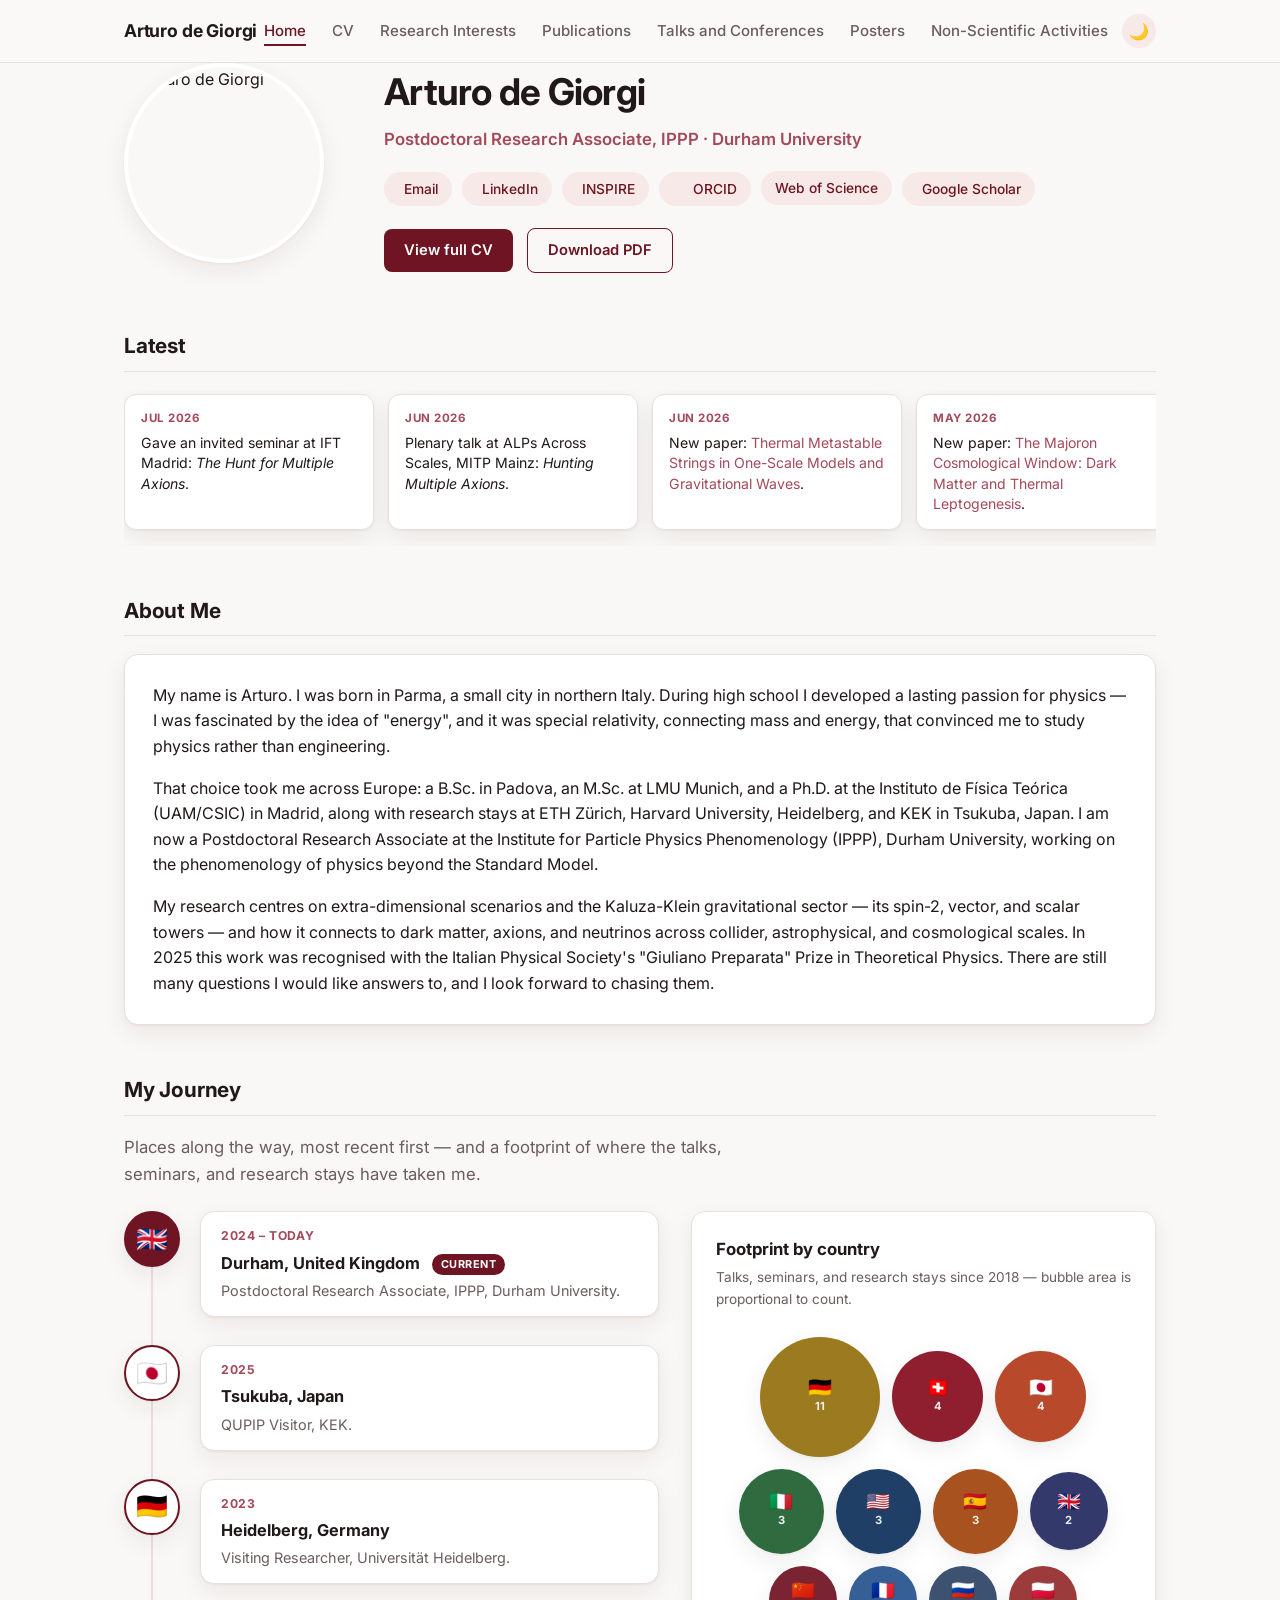
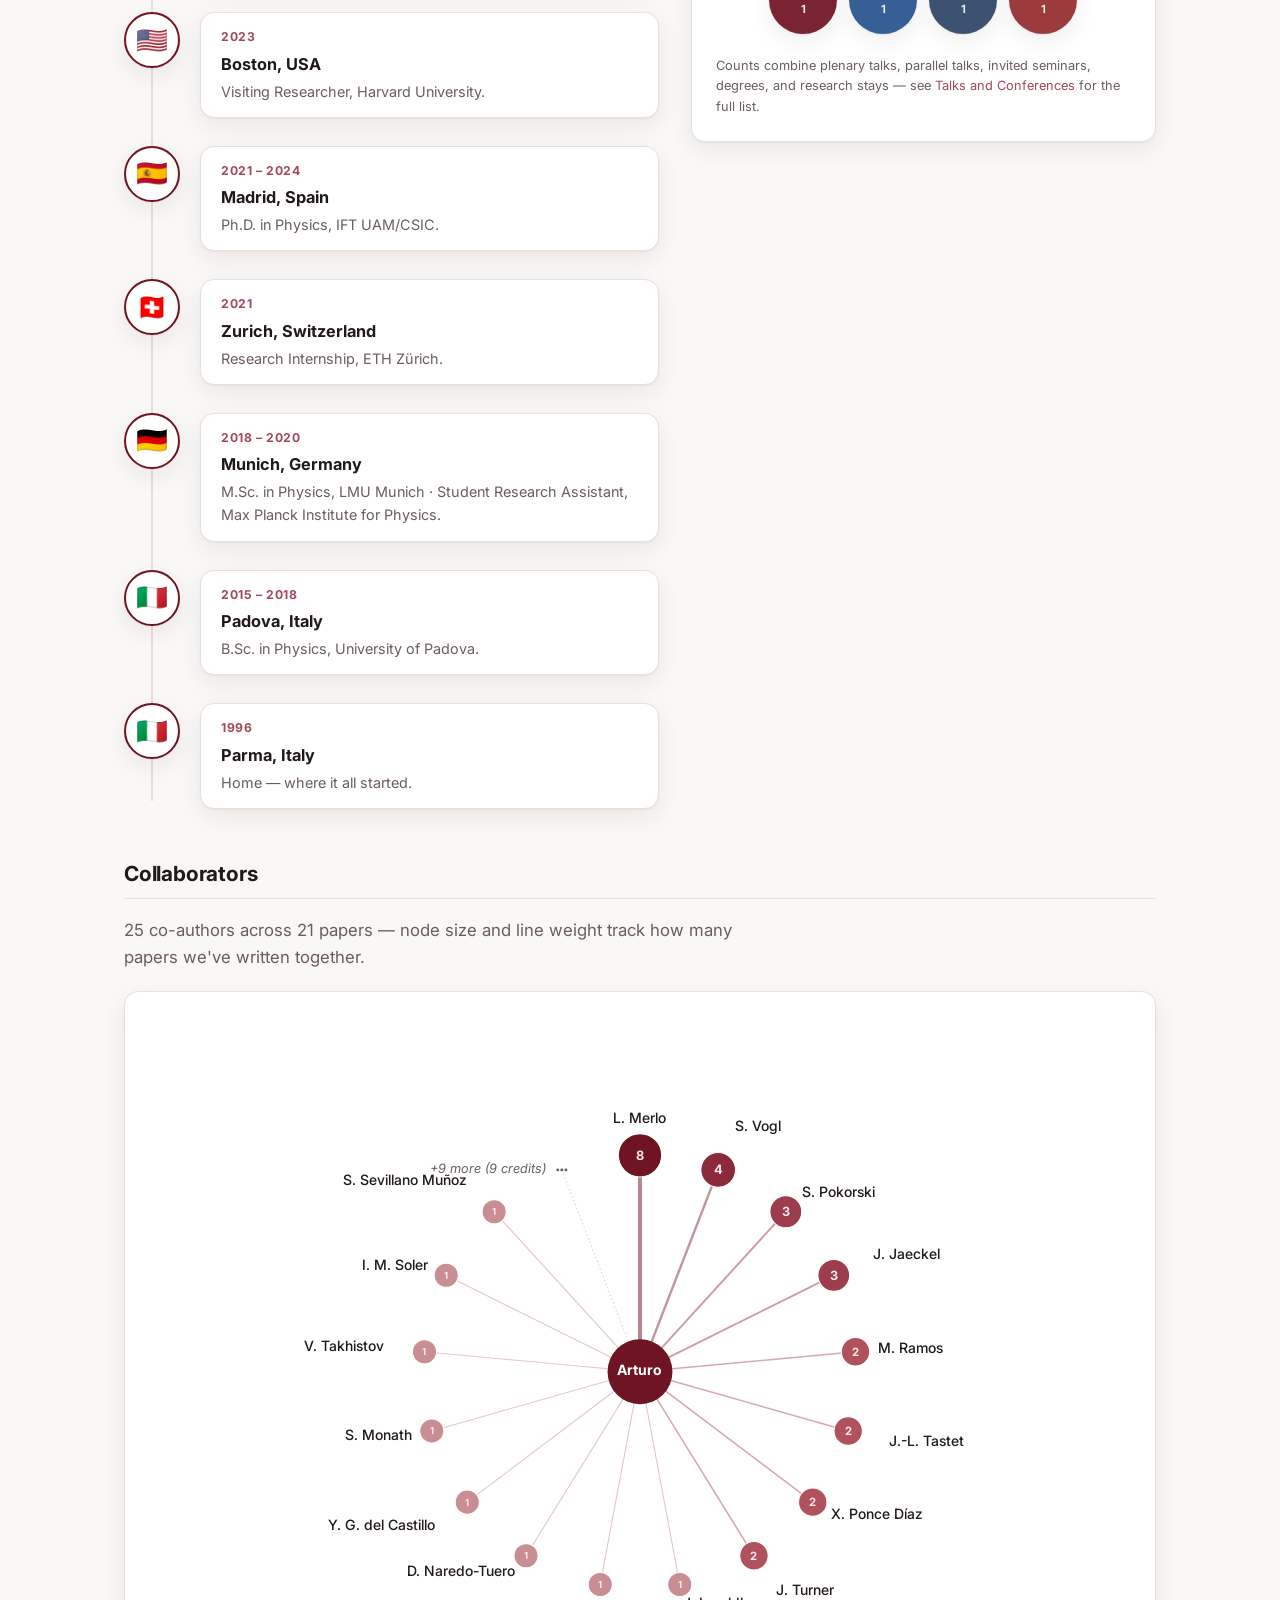
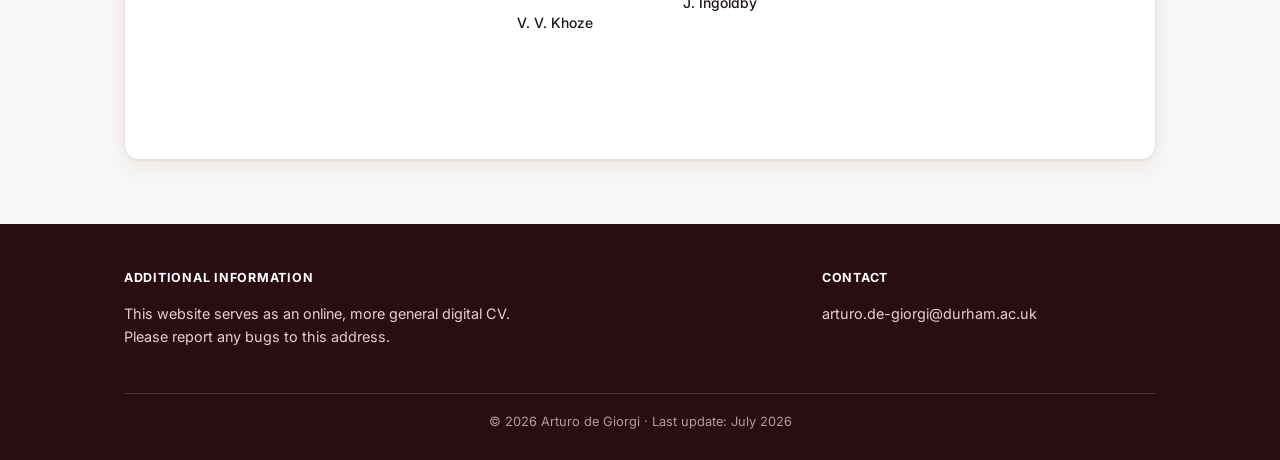
==== index.html @ 3b22f006 "Website 2.0" ====
<!DOCTYPE html>
<html lang="en">
<head>
	<meta charset="utf-8">
	<script>(function(){try{var t=localStorage.getItem('theme')||(window.matchMedia('(prefers-color-scheme: dark)').matches?'dark':'light');document.documentElement.setAttribute('data-theme',t);}catch(e){}})();</script>
	<meta http-equiv="X-UA-Compatible" content="IE=edge">
	<meta name="viewport" content="width=device-width, initial-scale=1">
	<title>Arturo de Giorgi</title>
	<meta name="description" content="Arturo de Giorgi — Postdoctoral Research Associate, IPPP Durham University. Theoretical particle physics, BSM phenomenology, extra dimensions, axions, dark matter.">

	<link rel="preconnect" href="https://fonts.googleapis.com">
	<link rel="preconnect" href="https://fonts.gstatic.com" crossorigin>
	<link href="https://fonts.googleapis.com/css2?family=Inter:wght@400;500;600;700&display=swap" rel="stylesheet">
	<link href="./main.css" type="text/css" rel="stylesheet">
	<script src="https://kit.fontawesome.com/568a2adcad.js" crossorigin="anonymous"></script>
</head>

<body>
	<header class="site-header">
		<nav class="nav">
			<a class="nav-brand" href="./index.html">Arturo de Giorgi</a>
			<div class="nav-right">
				<ul class="nav-links">
					<li><a class="active" href="./index.html">Home</a></li>
					<li><a href="./cv.html">CV</a></li>
					<li><a href="./research_interests.html">Research Interests</a></li>
					<li><a href="./publications.html">Publications</a></li>
					<li><a href="./talks.html">Talks and Conferences</a></li>
					<li><a href="./posters.html">Posters</a></li>
					<li><a href="./hobbies.html">Non-Scientific Activities</a></li>
				</ul>
				<button class="theme-toggle" type="button" aria-label="Toggle dark mode">🌙</button>
				<button class="nav-toggle" type="button" aria-label="Toggle navigation">
					<span></span><span></span><span></span>
				</button>
			</div>
		</nav>
	</header>

	<main class="container">
		<section class="hero">
			<img class="hero-photo" src="./Images/deGiorgi_web.jpg" alt="Arturo de Giorgi">
			<div>
				<h1 class="hero-name">Arturo de Giorgi</h1>
				<p class="hero-role">Postdoctoral Research Associate, IPPP · Durham University</p>
				<ul class="chip-list">
					<li><a href="mailto:arturo.de-giorgi@durham.ac.uk"><i class="fas fa-envelope" aria-hidden="true"></i> Email</a></li>
					<li><a href="https://www.linkedin.com/in/arturo-de-giorgi-8a6711121/" target="_blank" rel="noopener"><i class="fab fa-linkedin-in" aria-hidden="true"></i> LinkedIn</a></li>
					<li><a href="https://inspirehep.net/authors/1838021" target="_blank" rel="noopener"><i class="fas fa-seedling" aria-hidden="true"></i> INSPIRE</a></li>
					<li><a href="https://orcid.org/0000-0002-9260-5466" target="_blank" rel="noopener me"><img src="https://orcid.org/sites/default/files/images/orcid_16x16.png" alt="" style="width:1em;vertical-align:-1px;"> ORCID</a></li>
					<li><a href="https://www.webofscience.com/wos/author/record/JDW-8706-2023" target="_blank" rel="noopener">Web of Science</a></li>
					<li><a href="https://scholar.google.com/citations?user=iUJl0fgAAAAJ&hl=it&oi=ao" target="_blank" rel="noopener"><i class="fas fa-graduation-cap" aria-hidden="true"></i> Google Scholar</a></li>
				</ul>
				<a class="btn" href="./cv.html">View full CV</a>
				<a class="btn btn-outline" href="./Files/CV_deGiorgi.pdf" target="_blank" rel="noopener" style="margin-left:10px;">Download PDF</a>
			</div>
		</section>

		<section class="section">
			<h2 class="section-title">Latest</h2>
			<div class="news-strip">
				<!-- AUTO-NEWS-START -->
				<!-- AUTO-NEWS-END -->
				<div class="news-item">
					<p class="news-date">Jul 2026</p>
					<p class="news-text">Gave an invited seminar at IFT Madrid: <em>The Hunt for Multiple Axions</em>.</p>
				</div>
				<div class="news-item">
					<p class="news-date">Jun 2026</p>
					<p class="news-text">Plenary talk at ALPs Across Scales, MITP Mainz: <em>Hunting Multiple Axions</em>.</p>
				</div>
				<div class="news-item">
					<p class="news-date">Jun 2026</p>
					<p class="news-text">New paper: <a href="https://arxiv.org/abs/2606.02689" target="_blank" rel="noopener">Thermal Metastable Strings in One-Scale Models and Gravitational Waves</a>.</p>
				</div>
				<div class="news-item">
					<p class="news-date">May 2026</p>
					<p class="news-text">New paper: <a href="https://arxiv.org/abs/2605.18944" target="_blank" rel="noopener">The Majoron Cosmological Window: Dark Matter and Thermal Leptogenesis</a>.</p>
				</div>
				<div class="news-item">
					<p class="news-date">Mar 2026</p>
					<p class="news-text">Started as Guest Editor for <em>Physics Letters B</em>.</p>
				</div>
				<div class="news-item">
					<p class="news-date">Feb 2026</p>
					<p class="news-text">New paper: <a href="https://arxiv.org/abs/2602.06112" target="_blank" rel="noopener">Scalar Tsunamis from Black Hole Formation</a>.</p>
				</div>
			</div>
		</section>

		<section class="section">
			<h2 class="section-title">About Me</h2>
			<div class="card prose">
				<p>
					My name is Arturo. I was born in Parma, a small city in northern Italy. During high school I developed a lasting passion for physics — I was fascinated by the idea of "energy", and it was special relativity, connecting mass and energy, that convinced me to study physics rather than engineering.
				</p>
				<p>
					That choice took me across Europe: a B.Sc. in Padova, an M.Sc. at LMU Munich, and a Ph.D. at the Instituto de Física Teórica (UAM/CSIC) in Madrid, along with research stays at ETH Zürich, Harvard University, Heidelberg, and KEK in Tsukuba, Japan. I am now a Postdoctoral Research Associate at the Institute for Particle Physics Phenomenology (IPPP), Durham University, working on the phenomenology of physics beyond the Standard Model.
				</p>
				<p>
					My research centres on extra-dimensional scenarios and the Kaluza-Klein gravitational sector — its spin-2, vector, and scalar towers — and how it connects to dark matter, axions, and neutrinos across collider, astrophysical, and cosmological scales. In 2025 this work was recognised with the Italian Physical Society's "Giuliano Preparata" Prize in Theoretical Physics. There are still many questions I would like answers to, and I look forward to chasing them.
				</p>
			</div>
		</section>

		<section class="section">
			<h2 class="section-title">My Journey</h2>
			<p class="page-subtitle" style="margin-bottom:24px;">Places along the way, most recent first — and a footprint of where the talks, seminars, and research stays have taken me.</p>
			<div class="journey-grid">
				<ol class="journey">
					<li class="journey-item current">
						<span class="journey-flag" title="United Kingdom">🇬🇧</span>
						<div class="journey-body">
							<p class="journey-date">2024 – Today</p>
							<p class="journey-place">Durham, United Kingdom <span class="journey-current-badge">Current</span></p>
							<p class="journey-desc">Postdoctoral Research Associate, IPPP, Durham University.</p>
						</div>
					</li>
					<li class="journey-item">
						<span class="journey-flag" title="Japan">🇯🇵</span>
						<div class="journey-body">
							<p class="journey-date">2025</p>
							<p class="journey-place">Tsukuba, Japan</p>
							<p class="journey-desc">QUPIP Visitor, KEK.</p>
						</div>
					</li>
					<li class="journey-item">
						<span class="journey-flag" title="Germany">🇩🇪</span>
						<div class="journey-body">
							<p class="journey-date">2023</p>
							<p class="journey-place">Heidelberg, Germany</p>
							<p class="journey-desc">Visiting Researcher, Universität Heidelberg.</p>
						</div>
					</li>
					<li class="journey-item">
						<span class="journey-flag" title="United States">🇺🇸</span>
						<div class="journey-body">
							<p class="journey-date">2023</p>
							<p class="journey-place">Boston, USA</p>
							<p class="journey-desc">Visiting Researcher, Harvard University.</p>
						</div>
					</li>
					<li class="journey-item">
						<span class="journey-flag" title="Spain">🇪🇸</span>
						<div class="journey-body">
							<p class="journey-date">2021 – 2024</p>
							<p class="journey-place">Madrid, Spain</p>
							<p class="journey-desc">Ph.D. in Physics, IFT UAM/CSIC.</p>
						</div>
					</li>
					<li class="journey-item">
						<span class="journey-flag" title="Switzerland">🇨🇭</span>
						<div class="journey-body">
							<p class="journey-date">2021</p>
							<p class="journey-place">Zurich, Switzerland</p>
							<p class="journey-desc">Research Internship, ETH Zürich.</p>
						</div>
					</li>
					<li class="journey-item">
						<span class="journey-flag" title="Germany">🇩🇪</span>
						<div class="journey-body">
							<p class="journey-date">2018 – 2020</p>
							<p class="journey-place">Munich, Germany</p>
							<p class="journey-desc">M.Sc. in Physics, LMU Munich · Student Research Assistant, Max Planck Institute for Physics.</p>
						</div>
					</li>
					<li class="journey-item">
						<span class="journey-flag" title="Italy">🇮🇹</span>
						<div class="journey-body">
							<p class="journey-date">2015 – 2018</p>
							<p class="journey-place">Padova, Italy</p>
							<p class="journey-desc">B.Sc. in Physics, University of Padova.</p>
						</div>
					</li>
					<li class="journey-item">
						<span class="journey-flag" title="Italy">🇮🇹</span>
						<div class="journey-body">
							<p class="journey-date">1996</p>
							<p class="journey-place">Parma, Italy</p>
							<p class="journey-desc">Home — where it all started.</p>
						</div>
					</li>
				</ol>

				<div class="bubble-panel">
					<h3>Footprint by country</h3>
					<p class="bubble-caption">Talks, seminars, and research stays since 2018 — bubble area is proportional to count.</p>
					<div class="bubble-cloud">
						<div class="bubble" style="width:120px;height:120px;background:#9c7a1f;" title="Germany — 11 (8 talks/seminars + M.Sc. Munich + Max Planck stay + Heidelberg stay)">
							<span class="bubble-flag">🇩🇪</span><span class="bubble-count">11</span>
						</div>
						<div class="bubble" style="width:91px;height:91px;background:#8f1f2e;" title="Switzerland — 4 (3 talks/seminars + ETH internship)">
							<span class="bubble-flag">🇨🇭</span><span class="bubble-count">4</span>
						</div>
						<div class="bubble" style="width:91px;height:91px;background:#b8492b;" title="Japan — 4 (3 talks/seminars + KEK/QUPIP stay)">
							<span class="bubble-flag">🇯🇵</span><span class="bubble-count">4</span>
						</div>
						<div class="bubble" style="width:85px;height:85px;background:#2f6b3f;" title="Italy — 3 (2 talks + B.Sc. Padova)">
							<span class="bubble-flag">🇮🇹</span><span class="bubble-count">3</span>
						</div>
						<div class="bubble" style="width:85px;height:85px;background:#1f3f66;" title="United States — 3 (2 talks/seminars + Harvard visit)">
							<span class="bubble-flag">🇺🇸</span><span class="bubble-count">3</span>
						</div>
						<div class="bubble" style="width:85px;height:85px;background:#a8531f;" title="Spain — 3 (2 seminars + Ph.D. Madrid)">
							<span class="bubble-flag">🇪🇸</span><span class="bubble-count">3</span>
						</div>
						<div class="bubble" style="width:78px;height:78px;background:#33396b;" title="United Kingdom — 2 (2 talks, both at Durham)">
							<span class="bubble-flag">🇬🇧</span><span class="bubble-count">2</span>
						</div>
						<div class="bubble" style="width:68px;height:68px;background:#7a2333;" title="China — 1 (seminar)">
							<span class="bubble-flag">🇨🇳</span><span class="bubble-count">1</span>
						</div>
						<div class="bubble" style="width:68px;height:68px;background:#355f95;" title="France — 1 (talk)">
							<span class="bubble-flag">🇫🇷</span><span class="bubble-count">1</span>
						</div>
						<div class="bubble" style="width:68px;height:68px;background:#3d5270;" title="Russia — 1 (talk)">
							<span class="bubble-flag">🇷🇺</span><span class="bubble-count">1</span>
						</div>
						<div class="bubble" style="width:68px;height:68px;background:#9c3b3b;" title="Poland — 1 (talk)">
							<span class="bubble-flag">🇵🇱</span><span class="bubble-count">1</span>
						</div>
					</div>
					<p class="bubble-footnote">Counts combine plenary talks, parallel talks, invited seminars, degrees, and research stays — see <a href="./talks.html">Talks and Conferences</a> for the full list.</p>
				</div>
			</div>
		</section>

		<section class="section">
			<h2 class="section-title">Collaborators</h2>
			<p class="page-subtitle" style="margin-bottom:20px;">25 co-authors across 21 papers — node size and line weight track how many papers we've written together.</p>
			<div class="card" id="collab-graph"></div>
		</section>
	</main>

	<footer class="site-footer">
		<div class="container">
			<div class="footer-grid">
				<div>
					<h6>Additional Information</h6>
					<p>This website serves as an online, more general digital CV.<br>Please report any bugs to this <a href="mailto:arturo.de-giorgi@durham.ac.uk">address</a>.</p>
				</div>
				<div>
					<h6>Contact</h6>
					<p>arturo.de-giorgi@durham.ac.uk</p>
				</div>
			</div>
			<div class="footer-bottom">
				© 2026 Arturo de Giorgi · Last update: July 2026
			</div>
		</div>
	</footer>

	<script src="./script.js"></script>
</body>
</html>
---- main.css ----
/* ============================================================
   main.css — shared stylesheet for the whole site.
   Palette: dark, elegant oxblood/wine red on a warm ivory base.
   ============================================================ */

:root {
  --bg: #faf8f6;
  --surface: #ffffff;
  --text: #201819;
  --text-muted: #6b5d5d;
  --border: #e9e0dd;
  --accent: #6e1423;
  --accent-2: #a3495a;
  --accent-soft: #f6e9e8;
  --footer-bg: #2a0d12;
  --footer-text: #e6cfd0;
  --header-bg: rgba(250, 249, 247, 0.92);
  --radius: 14px;
  --shadow: 0 1px 2px rgba(30, 15, 15, 0.05), 0 8px 24px rgba(30, 15, 15, 0.07);
  --max-width: 1080px;
  --font: "Inter", -apple-system, BlinkMacSystemFont, "Segoe UI", Roboto, Helvetica, Arial, sans-serif;
}

/* Dark mode — same oxblood identity, inverted surfaces, brighter accent for contrast */
[data-theme="dark"] {
  --bg: #18110f;
  --surface: #251c1a;
  --text: #f2e8e6;
  --text-muted: #b9a5a2;
  --border: #3d2c2a;
  --accent: #cf4d63;
  --accent-2: #dd8c96;
  --accent-soft: #3a2428;
  --footer-bg: #0d0908;
  --footer-text: #d9b8ba;
  --header-bg: rgba(24, 17, 15, 0.92);
  --shadow: 0 1px 2px rgba(0, 0, 0, 0.5), 0 8px 24px rgba(0, 0, 0, 0.55);
}

* {
  box-sizing: border-box;
}

html {
  scroll-behavior: smooth;
}

body {
  margin: 0;
  font-family: var(--font);
  background: var(--bg);
  color: var(--text);
  line-height: 1.6;
  -webkit-font-smoothing: antialiased;
  transition: background-color 0.2s ease, color 0.2s ease;
}

a {
  color: var(--accent-2);
  text-decoration: none;
}
a:hover {
  color: var(--accent);
  text-decoration: underline;
}

img {
  max-width: 100%;
}

.container {
  max-width: var(--max-width);
  margin: 0 auto;
  padding: 0 24px;
}

/* ---------------- Header / Nav ---------------- */
.site-header {
  position: sticky;
  top: 0;
  z-index: 50;
  background: var(--header-bg);
  backdrop-filter: saturate(180%) blur(8px);
  border-bottom: 1px solid var(--border);
}

.nav-right {
  display: flex;
  align-items: center;
  gap: 14px;
}

.theme-toggle {
  background: var(--accent-soft);
  color: var(--accent);
  border: none;
  border-radius: 50%;
  width: 34px;
  height: 34px;
  font-size: 1rem;
  cursor: pointer;
  display: flex;
  align-items: center;
  justify-content: center;
  transition: background-color 0.2s ease;
}
.theme-toggle:hover {
  background: var(--accent);
  color: #fff;
}

.nav {
  display: flex;
  align-items: center;
  justify-content: space-between;
  max-width: var(--max-width);
  margin: 0 auto;
  padding: 14px 24px;
}

.nav-brand {
  font-weight: 700;
  font-size: 1.1rem;
  color: var(--text);
  letter-spacing: -0.01em;
}
.nav-brand:hover {
  color: var(--accent);
  text-decoration: none;
}

.nav-toggle {
  display: none;
  background: none;
  border: none;
  cursor: pointer;
  padding: 6px;
}
.nav-toggle span {
  display: block;
  width: 22px;
  height: 2px;
  background: var(--text);
  margin: 4px 0;
  transition: transform 0.2s ease, opacity 0.2s ease;
}

.nav-links {
  display: flex;
  align-items: center;
  gap: 26px;
  list-style: none;
  margin: 0;
  padding: 0;
}

.nav-links a {
  color: var(--text-muted);
  font-size: 0.94rem;
  font-weight: 500;
  padding: 4px 0;
  border-bottom: 2px solid transparent;
}
.nav-links a:hover {
  color: var(--text);
  text-decoration: none;
}
.nav-links a.active {
  color: var(--accent);
  border-bottom-color: var(--accent);
}

@media (max-width: 800px) {
  .nav-toggle {
    display: block;
  }
  .nav-links {
    position: absolute;
    top: 100%;
    left: 0;
    right: 0;
    background: var(--surface);
    border-bottom: 1px solid var(--border);
    flex-direction: column;
    align-items: flex-start;
    gap: 0;
    max-height: 0;
    overflow: hidden;
    transition: max-height 0.25s ease;
  }
  .nav-links.open {
    max-height: 480px;
  }
  .nav-links li {
    width: 100%;
  }
  .nav-links a {
    display: block;
    width: 100%;
    padding: 14px 24px;
    border-bottom: 1px solid var(--border);
    border-left: 2px solid transparent;
  }
  .nav-links a.active {
    border-left-color: var(--accent);
    border-bottom-color: var(--border);
  }
}

/* ---------------- Page shell ---------------- */
main {
  padding: 48px 0 80px;
}

.page-title {
  font-size: 2.1rem;
  font-weight: 700;
  letter-spacing: -0.02em;
  margin: 0 0 6px;
}
.page-subtitle {
  color: var(--text-muted);
  font-size: 1.05rem;
  margin: 0 0 40px;
  max-width: 640px;
}

.section {
  margin-bottom: 48px;
}
.section-title {
  font-size: 1.3rem;
  font-weight: 700;
  letter-spacing: -0.01em;
  margin: 0 0 18px;
  padding-bottom: 8px;
  border-bottom: 1px solid var(--border);
}

.card {
  background: var(--surface);
  border: 1px solid var(--border);
  border-radius: var(--radius);
  box-shadow: var(--shadow);
  padding: 28px;
}

/* ---------------- Hero (Home) ---------------- */
.hero {
  display: grid;
  grid-template-columns: 220px 1fr;
  gap: 40px;
  align-items: start;
  margin-bottom: 56px;
}

.hero-photo {
  width: 200px;
  height: 200px;
  border-radius: 50%;
  object-fit: cover;
  border: 4px solid var(--surface);
  box-shadow: var(--shadow);
}

.hero-name {
  font-size: 2.3rem;
  font-weight: 700;
  letter-spacing: -0.02em;
  margin: 0 0 4px;
}
.hero-role {
  color: var(--accent-2);
  font-weight: 600;
  font-size: 1.05rem;
  margin: 0 0 18px;
}

.chip-list {
  display: flex;
  flex-wrap: wrap;
  gap: 10px;
  list-style: none;
  padding: 0;
  margin: 0 0 22px;
}
.chip-list li a,
.chip {
  display: inline-flex;
  align-items: center;
  gap: 6px;
  background: var(--accent-soft);
  color: var(--accent);
  border-radius: 999px;
  padding: 6px 14px;
  font-size: 0.86rem;
  font-weight: 500;
}
.chip-list li a:hover {
  background: var(--accent);
  color: #fff;
  text-decoration: none;
}

.btn {
  display: inline-block;
  background: var(--accent);
  color: #fff;
  padding: 10px 20px;
  border-radius: 8px;
  font-weight: 600;
  font-size: 0.92rem;
}
.btn:hover {
  background: var(--text);
  color: #fff;
  text-decoration: none;
}
.btn-outline {
  background: transparent;
  color: var(--accent);
  border: 1px solid var(--accent);
}
.btn-outline:hover {
  background: var(--accent);
  color: #fff;
}

/* ---------------- News strip (Home) ---------------- */
.news-strip {
  display: flex;
  gap: 14px;
  overflow-x: auto;
  padding: 4px 2px 16px;
  margin-bottom: 4px;
  scroll-snap-type: x proximity;
}
.news-item {
  flex: 0 0 auto;
  width: 250px;
  background: var(--surface);
  border: 1px solid var(--border);
  border-radius: 12px;
  padding: 14px 16px;
  box-shadow: var(--shadow);
  scroll-snap-align: start;
}
.news-date {
  color: var(--accent-2);
  font-weight: 700;
  font-size: 0.72rem;
  text-transform: uppercase;
  letter-spacing: 0.05em;
  margin: 0 0 6px;
}
.news-text {
  font-size: 0.88rem;
  line-height: 1.45;
  margin: 0;
}

@media (max-width: 680px) {
  .hero {
    grid-template-columns: 1fr;
    text-align: center;
  }
  .hero-photo {
    margin: 0 auto;
  }
  .chip-list {
    justify-content: center;
  }
}

/* Keyword chips (research interests) */
.keyword-chip {
  display: inline-block;
  background: var(--accent-soft);
  color: var(--accent);
  border-radius: 999px;
  padding: 5px 12px;
  font-size: 0.82rem;
  font-weight: 500;
  margin: 0 6px 8px 0;
}

/* ---------------- Journey timeline (replaces the old map) ---------------- */
.journey {
  list-style: none;
  margin: 0;
  padding: 0;
  position: relative;
}
.journey::before {
  content: "";
  position: absolute;
  left: 27px;
  top: 8px;
  bottom: 8px;
  width: 2px;
  background: var(--border);
}
.journey-item {
  display: flex;
  gap: 20px;
  position: relative;
  padding-bottom: 28px;
}
.journey-item:last-child {
  padding-bottom: 0;
}
.journey-flag {
  flex: 0 0 56px;
  width: 56px;
  height: 56px;
  border-radius: 50%;
  background: var(--surface);
  border: 2px solid var(--accent);
  display: flex;
  align-items: center;
  justify-content: center;
  font-size: 1.6rem;
  box-shadow: var(--shadow);
  z-index: 1;
}
.journey-body {
  flex: 1;
  background: var(--surface);
  border: 1px solid var(--border);
  border-radius: var(--radius);
  padding: 14px 20px;
  box-shadow: var(--shadow);
}
.journey-date {
  color: var(--accent-2);
  font-weight: 700;
  font-size: 0.76rem;
  text-transform: uppercase;
  letter-spacing: 0.05em;
  margin: 0 0 4px;
}
.journey-place {
  font-weight: 700;
  font-size: 1.02rem;
  margin: 0 0 3px;
}
.journey-desc {
  color: var(--text-muted);
  font-size: 0.9rem;
  margin: 0;
}
.journey-item.current .journey-flag {
  background: var(--accent);
  border-color: var(--accent);
}
.journey-current-badge {
  display: inline-block;
  background: var(--accent);
  color: #fff;
  font-size: 0.68rem;
  font-weight: 700;
  letter-spacing: 0.04em;
  text-transform: uppercase;
  border-radius: 999px;
  padding: 2px 9px;
  margin-left: 8px;
  vertical-align: middle;
}
.map-note {
  color: var(--text-muted);
  font-size: 0.88rem;
  margin-top: 10px;
}
@media (max-width: 560px) {
  .journey-flag {
    flex-basis: 44px;
    width: 44px;
    height: 44px;
    font-size: 1.25rem;
  }
  .journey::before {
    left: 21px;
  }
}

/* ---------------- Journey + footprint two-column layout ---------------- */
.journey-grid {
  display: grid;
  grid-template-columns: 1.15fr 1fr;
  gap: 32px;
  align-items: start;
}
@media (max-width: 860px) {
  .journey-grid {
    grid-template-columns: 1fr;
  }
}

.bubble-panel {
  background: var(--surface);
  border: 1px solid var(--border);
  border-radius: var(--radius);
  box-shadow: var(--shadow);
  padding: 24px;
  position: sticky;
  top: 90px;
}
@media (max-width: 860px) {
  .bubble-panel {
    position: static;
  }
}
.bubble-panel h3 {
  margin: 0 0 4px;
  font-size: 1.05rem;
  font-weight: 700;
}
.bubble-caption {
  color: var(--text-muted);
  font-size: 0.85rem;
  margin: 0 0 20px;
}
.bubble-cloud {
  display: flex;
  flex-wrap: wrap;
  align-items: center;
  justify-content: center;
  gap: 12px;
  padding: 6px 0 4px;
}
.bubble {
  border-radius: 50%;
  display: flex;
  flex-direction: column;
  align-items: center;
  justify-content: center;
  color: #fff;
  text-align: center;
  box-shadow: var(--shadow);
  flex-shrink: 0;
}
.bubble-flag {
  font-size: 1.2em;
  line-height: 1;
}
.bubble-count {
  font-size: 0.7rem;
  font-weight: 700;
  opacity: 0.9;
  margin-top: 1px;
}
.bubble-footnote {
  color: var(--text-muted);
  font-size: 0.8rem;
  margin: 18px 0 0;
}

/* ---------------- CV layout ---------------- */
.cv-layout {
  display: grid;
  grid-template-columns: 280px 1fr;
  gap: 40px;
  align-items: start;
}

.cv-sidebar {
  position: sticky;
  top: 90px;
}

.cv-sidebar .card {
  text-align: center;
}
.cv-sidebar-photo {
  width: 140px;
  height: 140px;
  border-radius: 50%;
  object-fit: cover;
  margin-bottom: 14px;
}
.cv-sidebar h3 {
  margin: 0 0 2px;
  font-size: 1.1rem;
}
.cv-sidebar .role {
  color: var(--text-muted);
  font-size: 0.9rem;
  margin-bottom: 18px;
}
.cv-links {
  list-style: none;
  padding: 0;
  margin: 0 0 20px;
  text-align: left;
}
.cv-links li {
  padding: 7px 0;
  border-bottom: 1px solid var(--border);
  font-size: 0.9rem;
}
.cv-links li:last-child {
  border-bottom: none;
}

@media (max-width: 900px) {
  .cv-layout {
    grid-template-columns: 1fr;
  }
  .cv-sidebar {
    position: static;
  }
}

/* Timeline entries (education, stays, teaching...) */
.entry {
  display: grid;
  grid-template-columns: 150px 1fr;
  gap: 20px;
  padding: 18px 0;
  border-bottom: 1px solid var(--border);
}
.entry:last-child {
  border-bottom: none;
}
.entry-date {
  display: flex;
  flex-direction: column;
  align-items: flex-start;
  gap: 8px;
  color: var(--text-muted);
  font-size: 0.85rem;
  font-weight: 600;
  white-space: nowrap;
}
.entry-title {
  margin: 0 0 4px;
  font-weight: 700;
  font-size: 1rem;
}
.entry-org {
  margin: 0;
  color: var(--text-muted);
  font-size: 0.92rem;
}
.entry-meta {
  margin: 4px 0 0;
  font-size: 0.88rem;
  color: var(--text-muted);
}
.entry-flag-big {
  font-size: 2.1rem;
  line-height: 1;
}
@media (max-width: 620px) {
  .entry-date {
    flex-direction: row;
    align-items: center;
    gap: 10px;
  }
  .entry-flag-big {
    font-size: 1.6rem;
  }
}
.section-intro {
  color: var(--text-muted);
  font-size: 0.92rem;
  margin: -10px 0 16px;
  max-width: 640px;
}

@media (max-width: 620px) {
  .entry {
    grid-template-columns: 1fr;
    gap: 4px;
  }
}

/* Simple two-column fact table (languages, skills) */
.fact-table {
  width: 100%;
  border-collapse: collapse;
}
.fact-table td {
  padding: 8px 0;
  border-bottom: 1px solid var(--border);
  font-size: 0.94rem;
  vertical-align: top;
}
.fact-table td:first-child {
  width: 34%;
  color: var(--text-muted);
  font-weight: 600;
}
.fact-table tr:last-child td {
  border-bottom: none;
}

.callout {
  background: var(--accent-soft);
  border-radius: var(--radius);
  padding: 20px 24px;
  font-size: 0.94rem;
}
.callout a {
  font-weight: 600;
}

.prose p {
  margin: 0 0 16px;
}
.prose p:last-child {
  margin-bottom: 0;
}

/* ---------------- Footer ---------------- */
.site-footer {
  background: var(--footer-bg);
  color: var(--footer-text);
  padding: 44px 0 28px;
  margin-top: 64px;
}
.site-footer h6 {
  text-transform: uppercase;
  letter-spacing: 0.06em;
  font-size: 0.78rem;
  color: #fff;
  margin: 0 0 10px;
}
.site-footer a {
  color: #e8c9c9;
}
.site-footer a:hover {
  color: #fff;
}
.footer-grid {
  display: grid;
  grid-template-columns: 2fr 1fr;
  gap: 30px;
  font-size: 0.9rem;
}
.footer-bottom {
  border-top: 1px solid rgba(255, 255, 255, 0.15);
  margin-top: 30px;
  padding-top: 18px;
  font-size: 0.8rem;
  color: #b89b9b;
  text-align: center;
}

@media (max-width: 620px) {
  .footer-grid {
    grid-template-columns: 1fr;
  }
}

/* ---------------- Topic cards (Research Interests) ---------------- */
.topic-card {
  display: grid;
  grid-template-columns: 140px 1fr;
  gap: 24px;
  align-items: start;
}
.topic-card img {
  width: 140px;
  height: 140px;
  object-fit: cover;
  border-radius: 10px;
}
@media (max-width: 620px) {
  .topic-card {
    grid-template-columns: 1fr;
  }
  .topic-card img {
    width: 100%;
    height: 160px;
  }
}

details.more {
  margin-top: 10px;
}
details.more summary {
  cursor: pointer;
  color: var(--accent-2);
  font-weight: 600;
  font-size: 0.9rem;
  list-style: none;
}
details.more summary::-webkit-details-marker {
  display: none;
}
details.more summary:hover {
  color: var(--accent);
}
details.more summary::after {
  content: " +";
}
details.more[open] summary::after {
  content: " -";
}
details.more p {
  margin-top: 10px;
}

/* ---------------- Publication / talk list items ---------------- */
.pub-list {
  list-style: none;
  margin: 0;
  padding: 0;
  counter-reset: pub;
}
.pub-item {
  padding: 18px 0;
  border-bottom: 1px solid var(--border);
}
.pub-item:last-child {
  border-bottom: none;
}
.pub-title {
  font-weight: 700;
  font-size: 0.98rem;
  margin: 0 0 4px;
}
.pub-authors {
  color: var(--text-muted);
  font-size: 0.88rem;
  margin: 0 0 4px;
}
.pub-meta {
  color: var(--text-muted);
  font-size: 0.86rem;
  margin: 0;
}
.pub-meta a {
  font-weight: 600;
}

/* Posters */
.poster-grid {
  display: grid;
  grid-template-columns: 1fr 1fr;
  gap: 24px;
}
.poster-grid embed {
  width: 100%;
  height: 560px;
  border-radius: 10px;
  border: 1px solid var(--border);
}
@media (max-width: 780px) {
  .poster-grid {
    grid-template-columns: 1fr;
  }
}
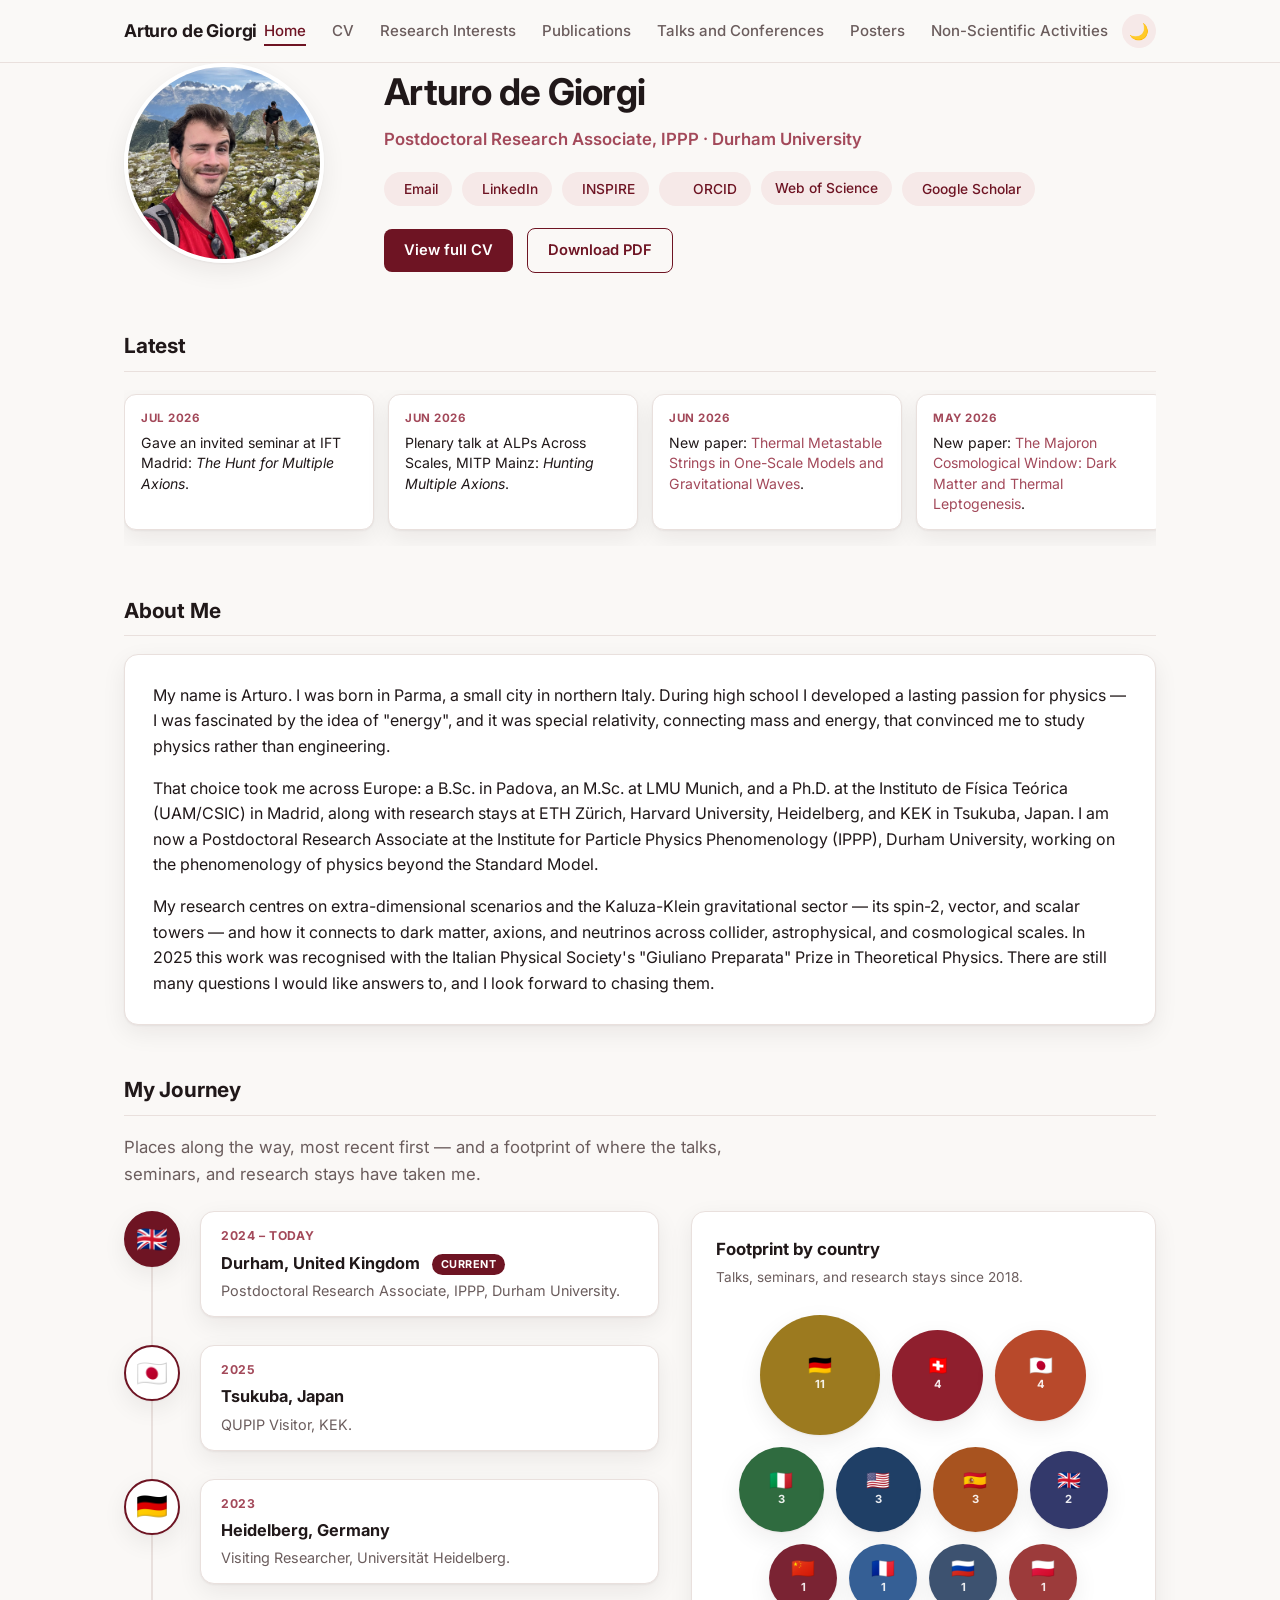
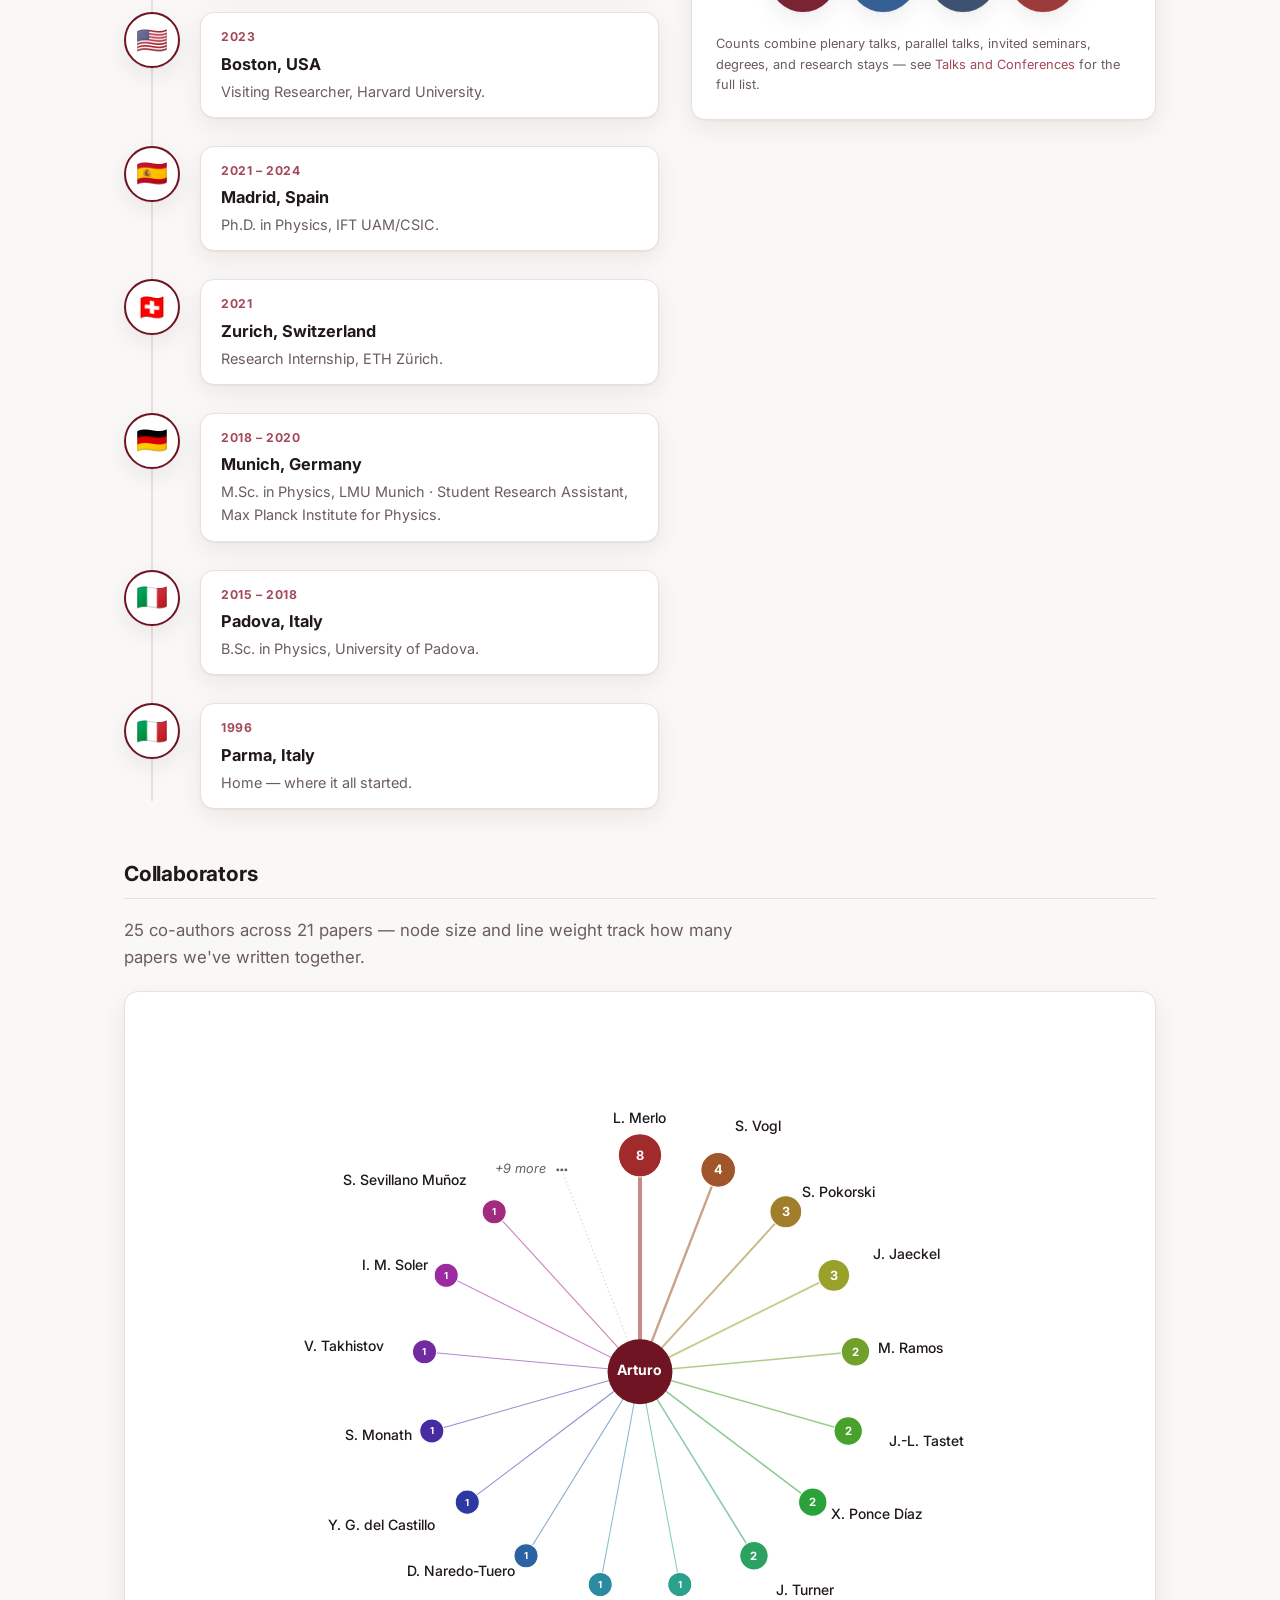
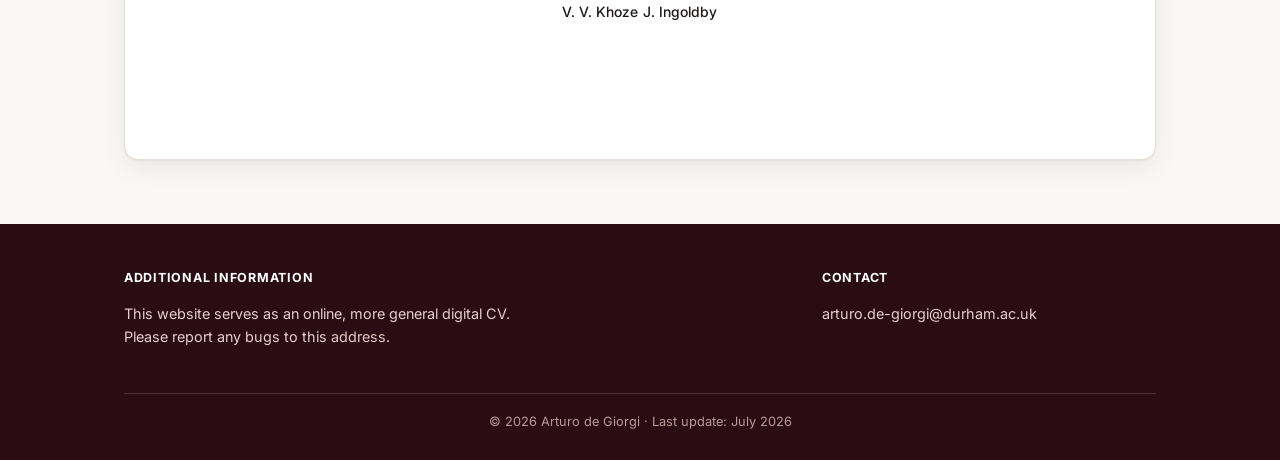
==== commit ad992e56: "V2.1" ====
--- a/index.html
+++ b/index.html
@@ -184,7 +184,7 @@
 
 				<div class="bubble-panel">
 					<h3>Footprint by country</h3>
-					<p class="bubble-caption">Talks, seminars, and research stays since 2018 — bubble area is proportional to count.</p>
+					<p class="bubble-caption">Talks, seminars, and research stays since 2018.</p>
 					<div class="bubble-cloud">
 						<div class="bubble" style="width:120px;height:120px;background:#9c7a1f;" title="Germany — 11 (8 talks/seminars + M.Sc. Munich + Max Planck stay + Heidelberg stay)">
 							<span class="bubble-flag">🇩🇪</span><span class="bubble-count">11</span>
--- a/main.css
+++ b/main.css
@@ -852,3 +852,24 @@
     grid-template-columns: 1fr;
   }
 }
+
+/* Co-authorship graph: hover a node to bring it forward (grow + bold label +
+   brighten its line to Arturo). No dimming of other nodes, no blur/shadow —
+   kept crisp. */
+#collab-graph .node-line {
+  transition: stroke-opacity 0.2s ease;
+}
+#collab-graph .node-wrap:hover .node-line {
+  stroke-opacity: 1;
+}
+#collab-graph .node-visual {
+  transform-box: fill-box;
+  transform-origin: center;
+  transition: transform 0.18s ease;
+}
+#collab-graph .node-wrap:hover .node-visual {
+  transform: scale(1.2);
+}
+#collab-graph .node-wrap:hover .node-label {
+  font-weight: 700;
+}
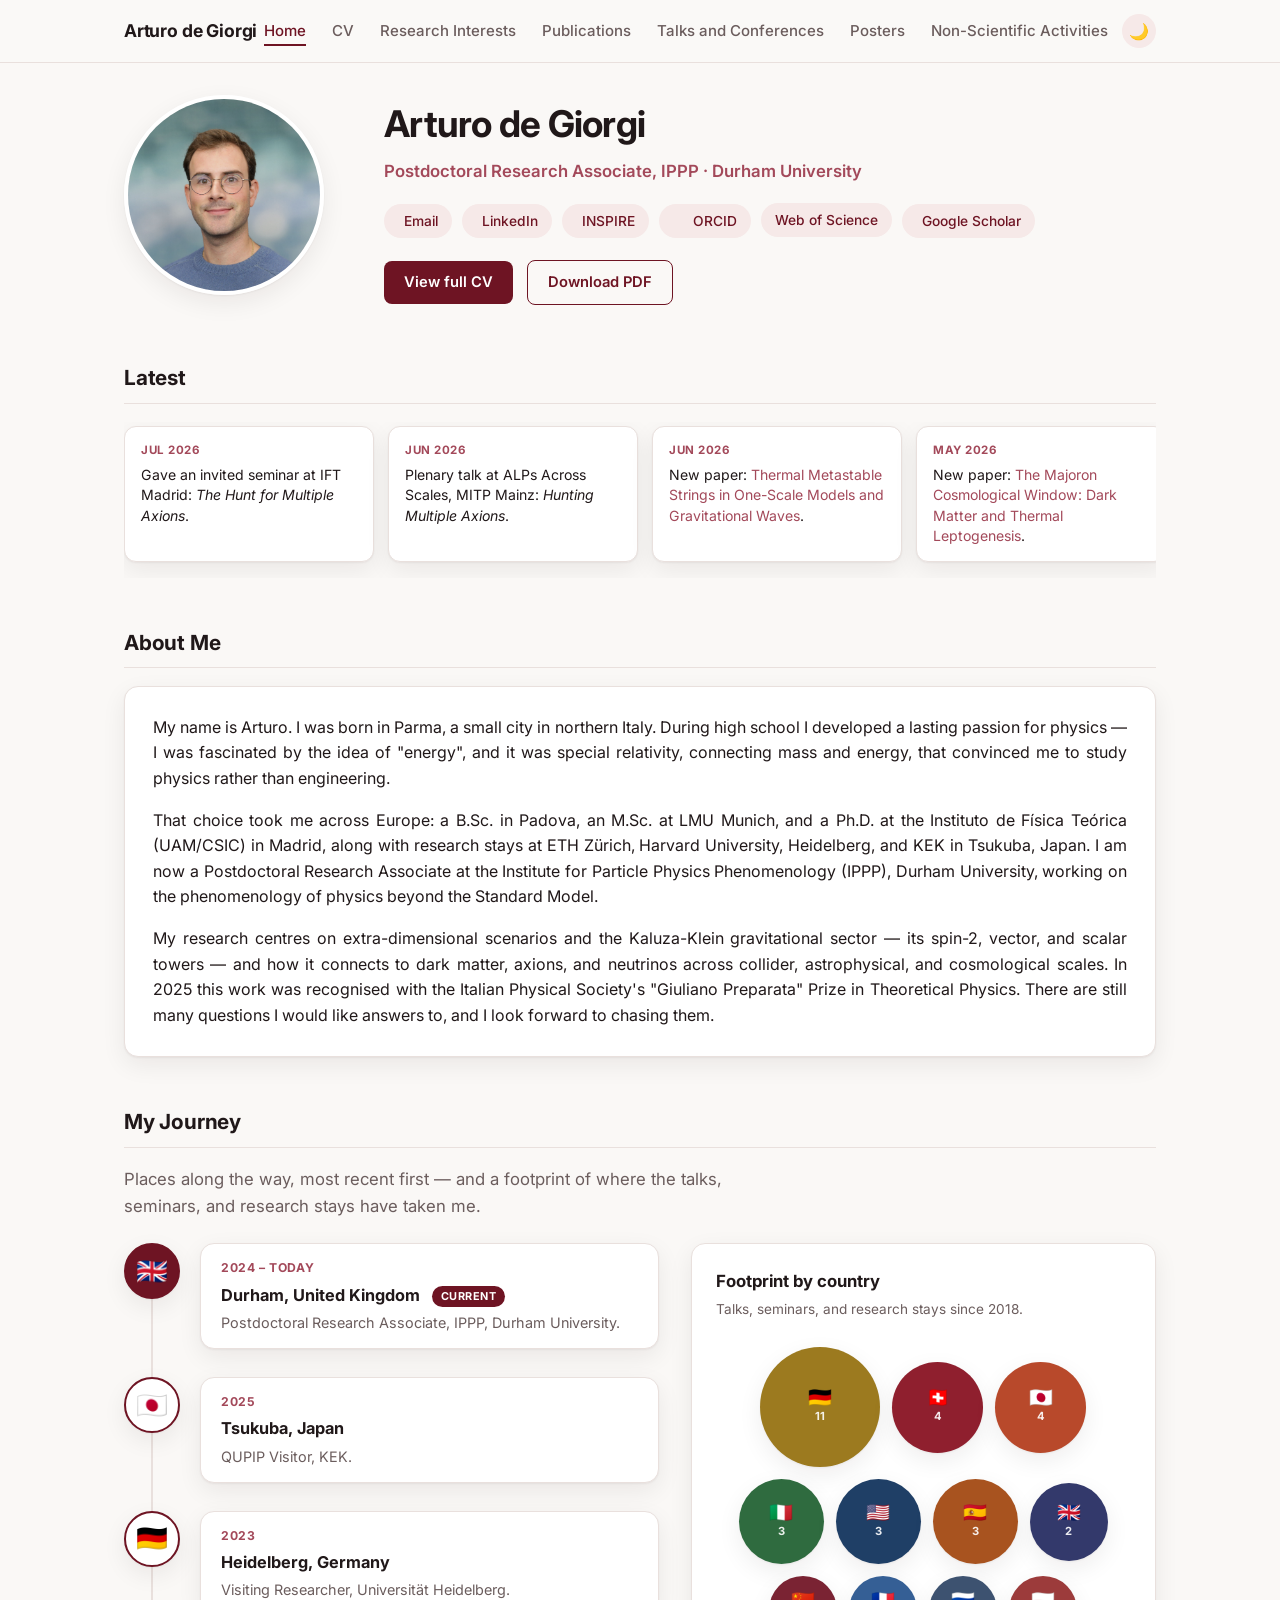
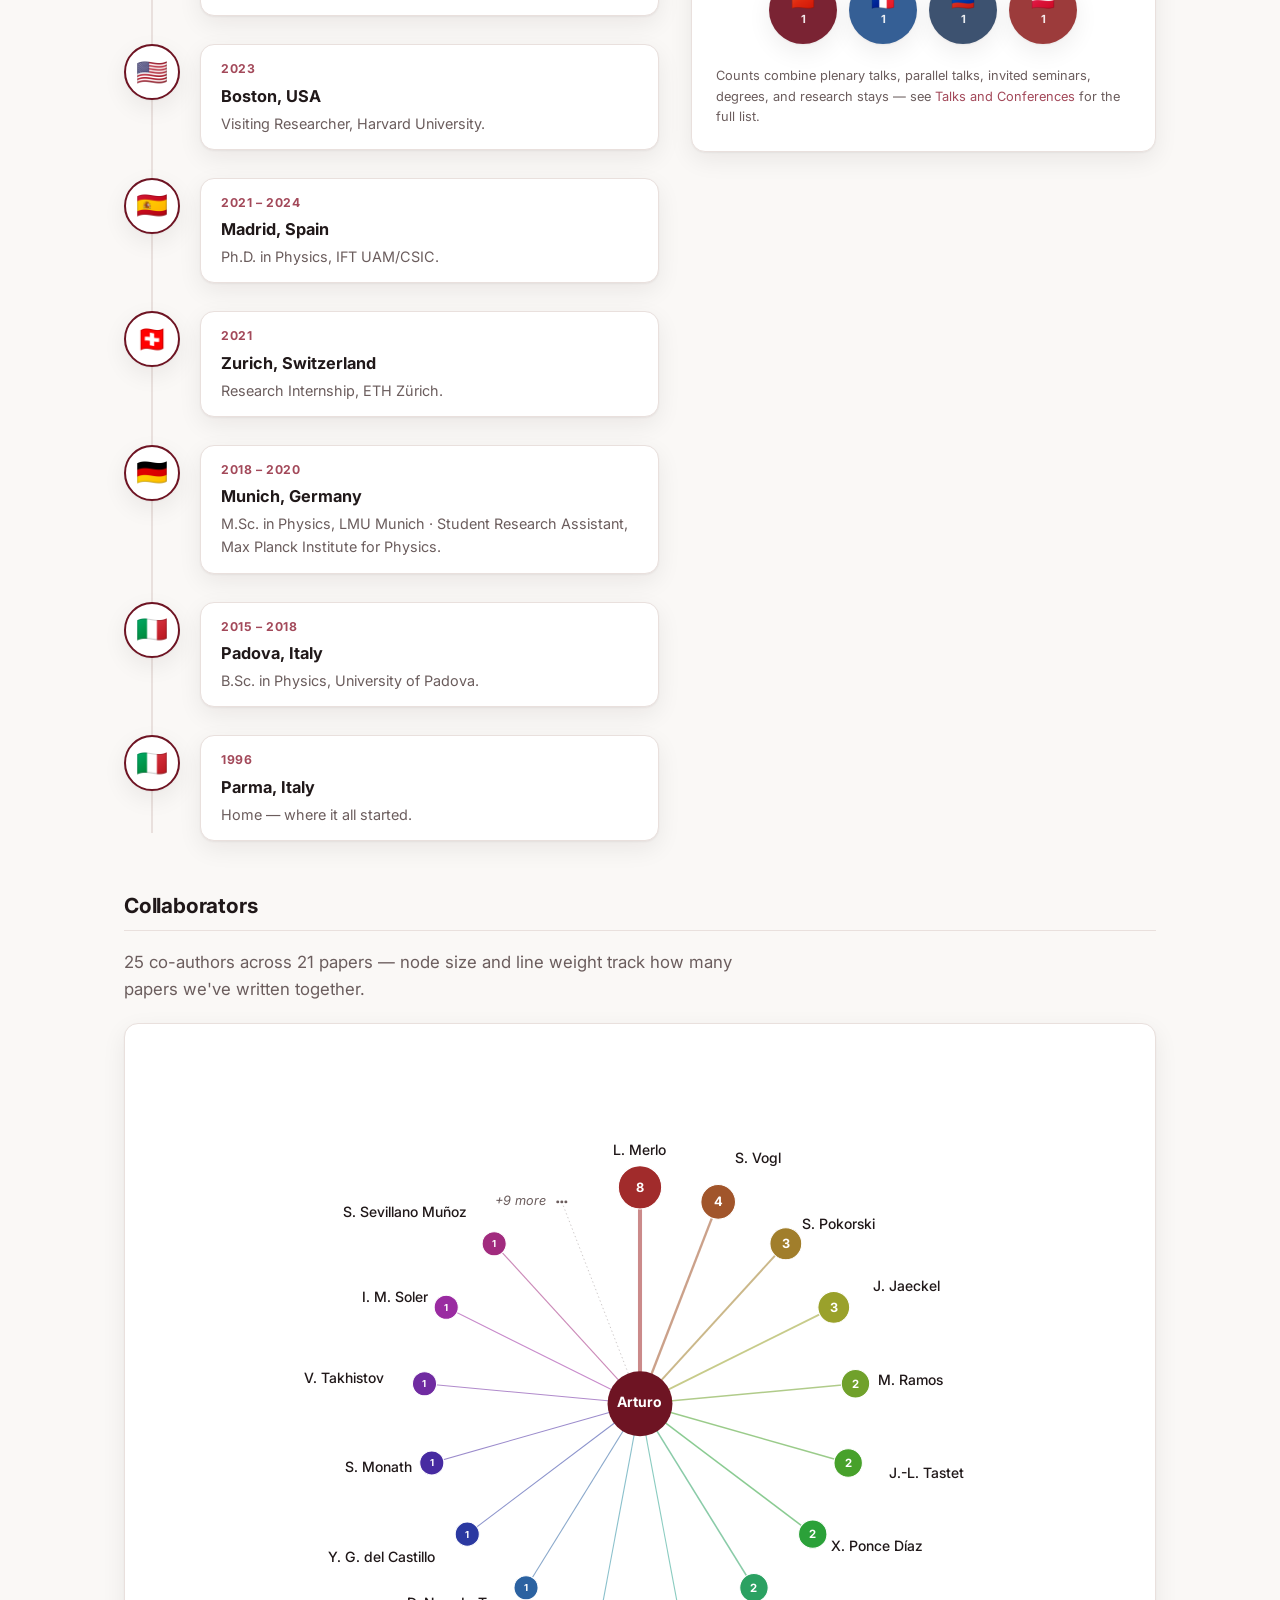
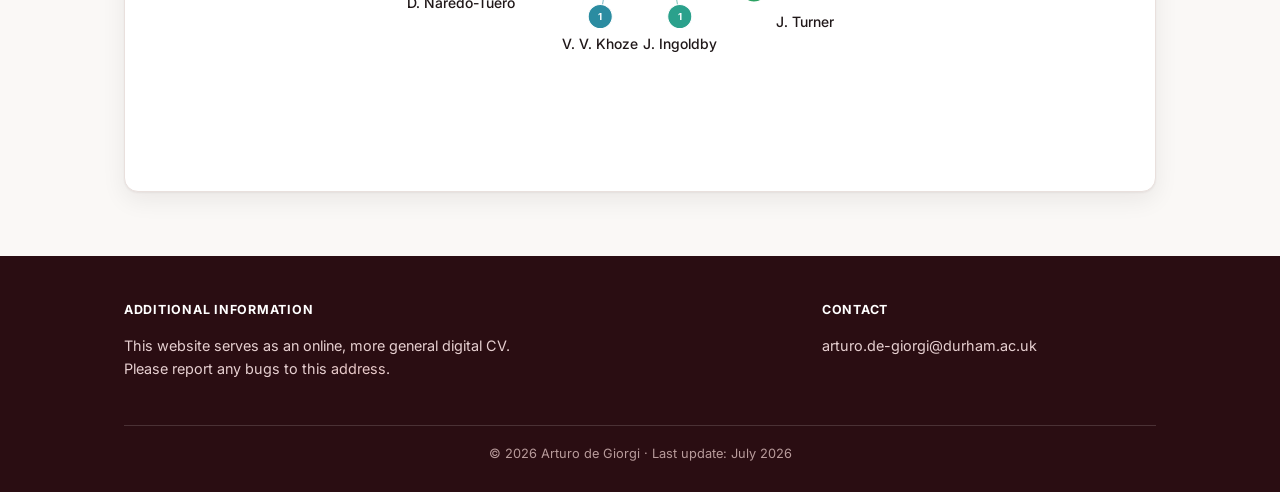
==== commit 9cb0758a: "V2.4" ====
--- a/index.html
+++ b/index.html
@@ -7,6 +7,25 @@
 	<meta name="viewport" content="width=device-width, initial-scale=1">
 	<title>Arturo de Giorgi</title>
 	<meta name="description" content="Arturo de Giorgi — Postdoctoral Research Associate, IPPP Durham University. Theoretical particle physics, BSM phenomenology, extra dimensions, axions, dark matter.">
+	<link rel="canonical" href="https://arturodeg.eu/">
+
+	<link rel="icon" href="/favicon.ico" sizes="any">
+	<link rel="icon" type="image/png" sizes="32x32" href="./Images/favicon-32x32.png">
+	<link rel="icon" type="image/png" sizes="16x16" href="./Images/favicon-16x16.png">
+	<link rel="apple-touch-icon" href="./Images/apple-touch-icon.png">
+
+	<meta property="og:type" content="website">
+	<meta property="og:site_name" content="Arturo de Giorgi">
+	<meta property="og:url" content="https://arturodeg.eu/">
+	<meta property="og:title" content="Arturo de Giorgi">
+	<meta property="og:description" content="Postdoctoral Research Associate, IPPP Durham University. Theoretical particle physics, BSM phenomenology, extra dimensions, axions, dark matter.">
+	<meta property="og:image" content="https://arturodeg.eu/Images/deGiorgi_web.jpg">
+	<meta property="og:image:width" content="1906">
+	<meta property="og:image:height" content="1913">
+	<meta name="twitter:card" content="summary_large_image">
+	<meta name="twitter:title" content="Arturo de Giorgi">
+	<meta name="twitter:description" content="Postdoctoral Research Associate, IPPP Durham University. Theoretical particle physics, BSM phenomenology, extra dimensions, axions, dark matter.">
+	<meta name="twitter:image" content="https://arturodeg.eu/Images/deGiorgi_web.jpg">
 
 	<link rel="preconnect" href="https://fonts.googleapis.com">
 	<link rel="preconnect" href="https://fonts.gstatic.com" crossorigin>
@@ -90,7 +109,7 @@
 
 		<section class="section">
 			<h2 class="section-title">About Me</h2>
-			<div class="card prose">
+			<div class="card prose about-prose">
 				<p>
 					My name is Arturo. I was born in Parma, a small city in northern Italy. During high school I developed a lasting passion for physics — I was fascinated by the idea of "energy", and it was special relativity, connecting mass and energy, that convinced me to study physics rather than engineering.
 				</p>
--- a/main.css
+++ b/main.css
@@ -251,6 +251,7 @@
   grid-template-columns: 220px 1fr;
   gap: 40px;
   align-items: start;
+  margin-top: 32px;
   margin-bottom: 56px;
 }
 
@@ -711,6 +712,10 @@
 .prose p:last-child {
   margin-bottom: 0;
 }
+.about-prose {
+  text-align: justify;
+  hyphens: auto;
+}
 
 /* ---------------- Footer ---------------- */
 .site-footer {
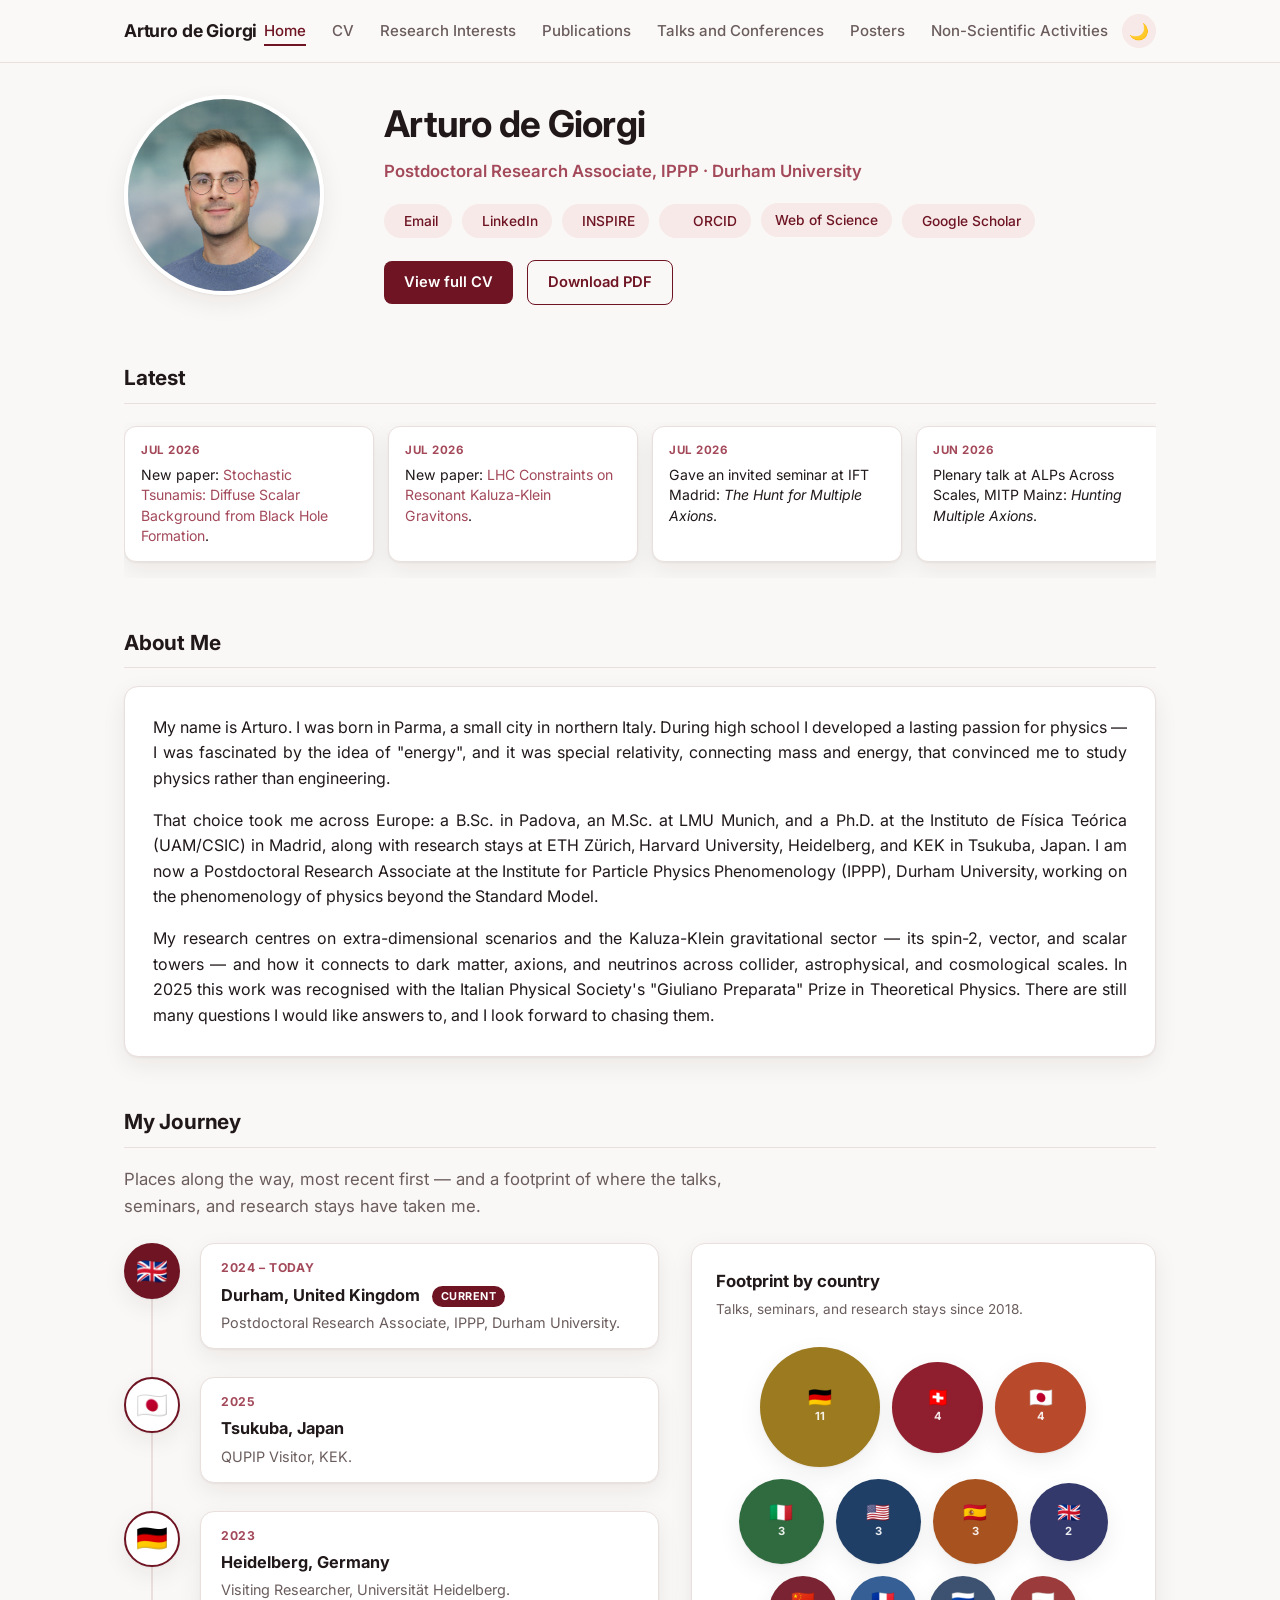
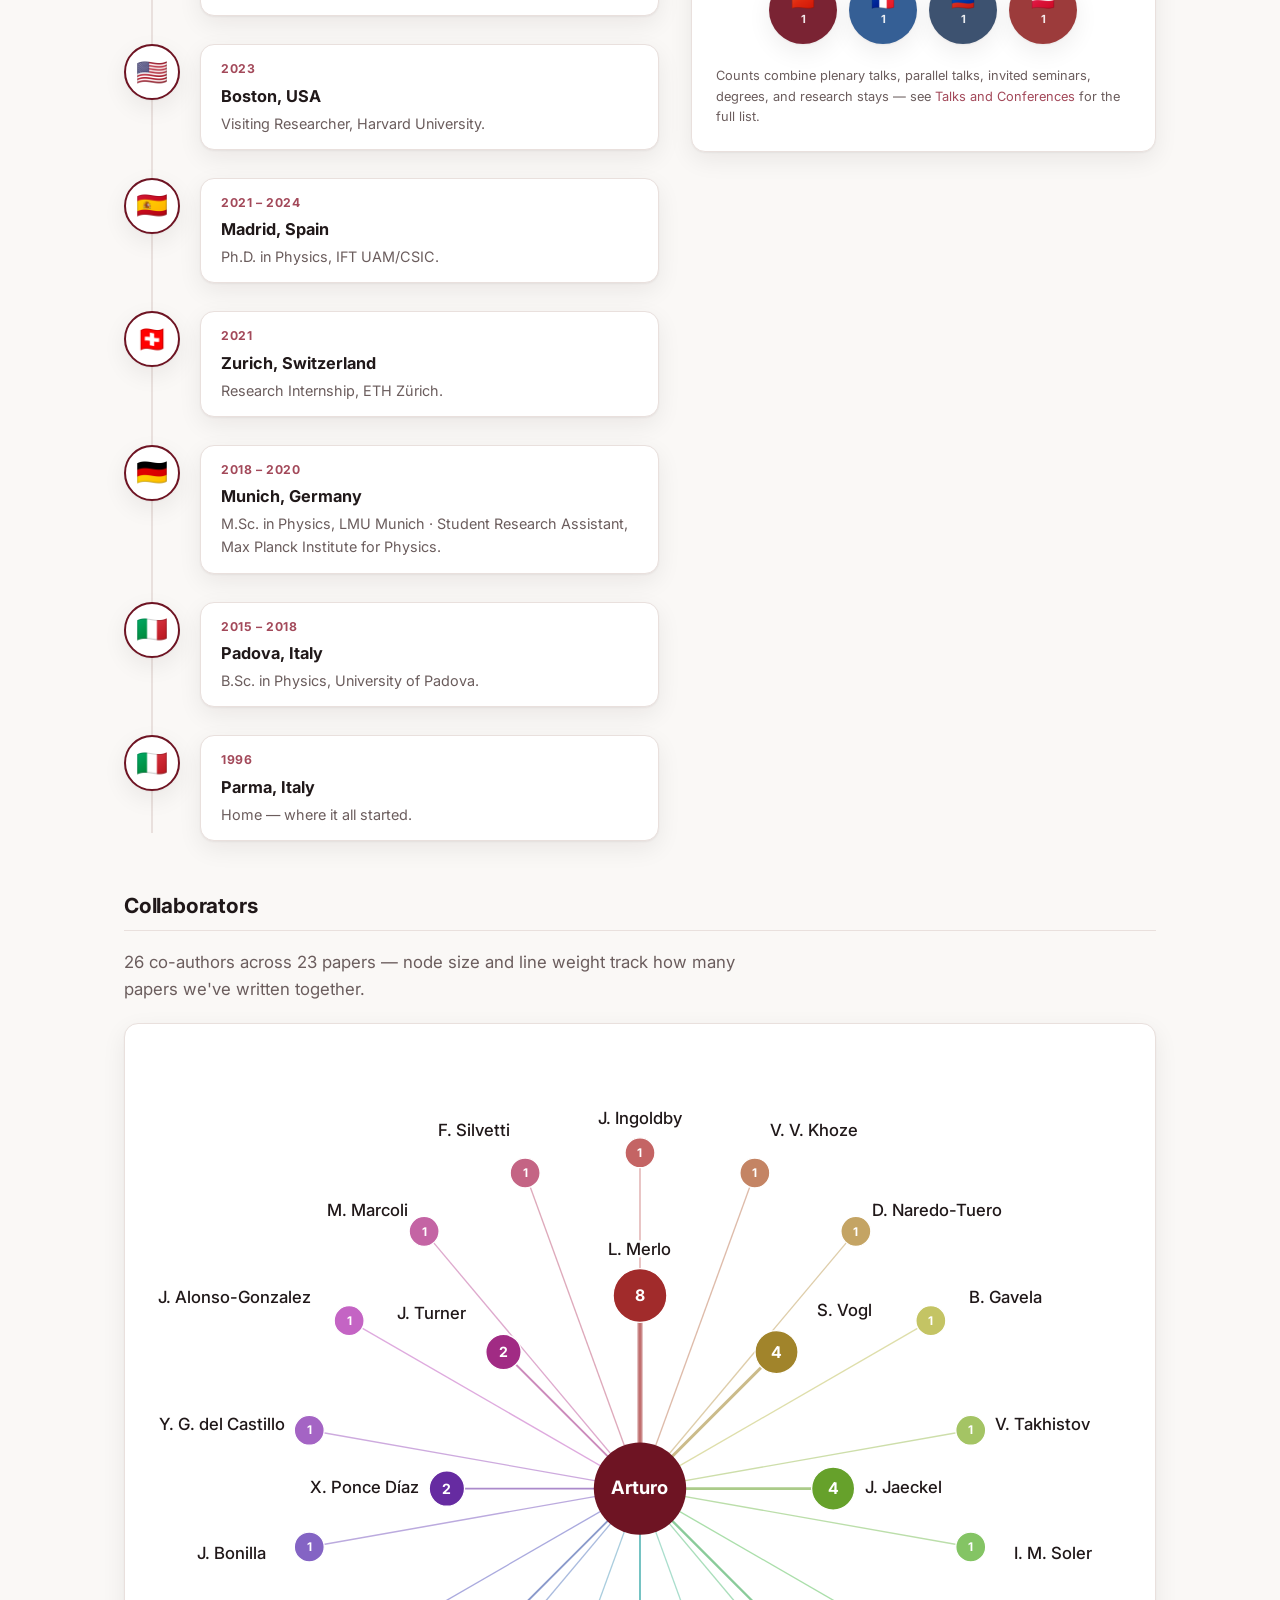
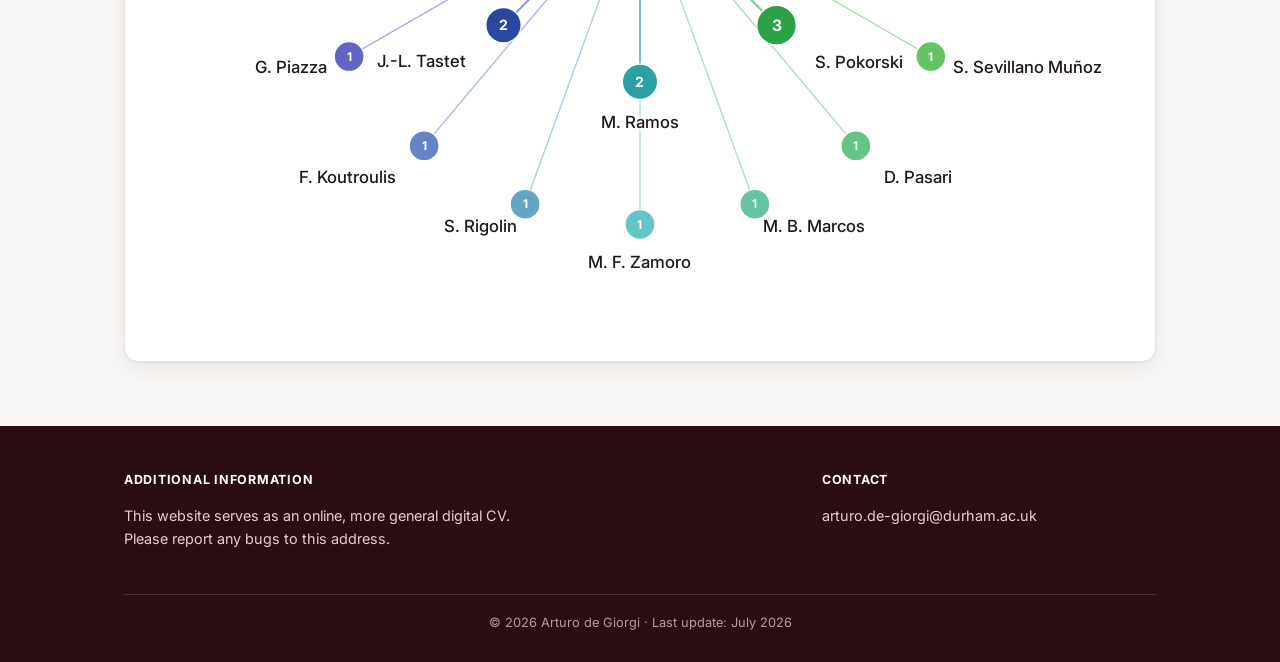
==== commit 77b1d316: "Author lists 2.1" ====
--- a/index.html
+++ b/index.html
@@ -82,6 +82,14 @@
 				<!-- AUTO-NEWS-END -->
 				<div class="news-item">
 					<p class="news-date">Jul 2026</p>
+					<p class="news-text">New paper: <a href="https://arxiv.org/abs/2607.12013" target="_blank" rel="noopener">Stochastic Tsunamis: Diffuse Scalar Background from Black Hole Formation</a>.</p>
+				</div>
+				<div class="news-item">
+					<p class="news-date">Jul 2026</p>
+					<p class="news-text">New paper: <a href="https://arxiv.org/abs/2607.12012" target="_blank" rel="noopener">LHC Constraints on Resonant Kaluza-Klein Gravitons</a>.</p>
+				</div>
+				<div class="news-item">
+					<p class="news-date">Jul 2026</p>
 					<p class="news-text">Gave an invited seminar at IFT Madrid: <em>The Hunt for Multiple Axions</em>.</p>
 				</div>
 				<div class="news-item">
@@ -246,7 +254,7 @@
 
 		<section class="section">
 			<h2 class="section-title">Collaborators</h2>
-			<p class="page-subtitle" style="margin-bottom:20px;">25 co-authors across 21 papers — node size and line weight track how many papers we've written together.</p>
+			<p class="page-subtitle" style="margin-bottom:20px;">26 co-authors across 23 papers — node size and line weight track how many papers we've written together.</p>
 			<div class="card" id="collab-graph"></div>
 		</section>
 	</main>
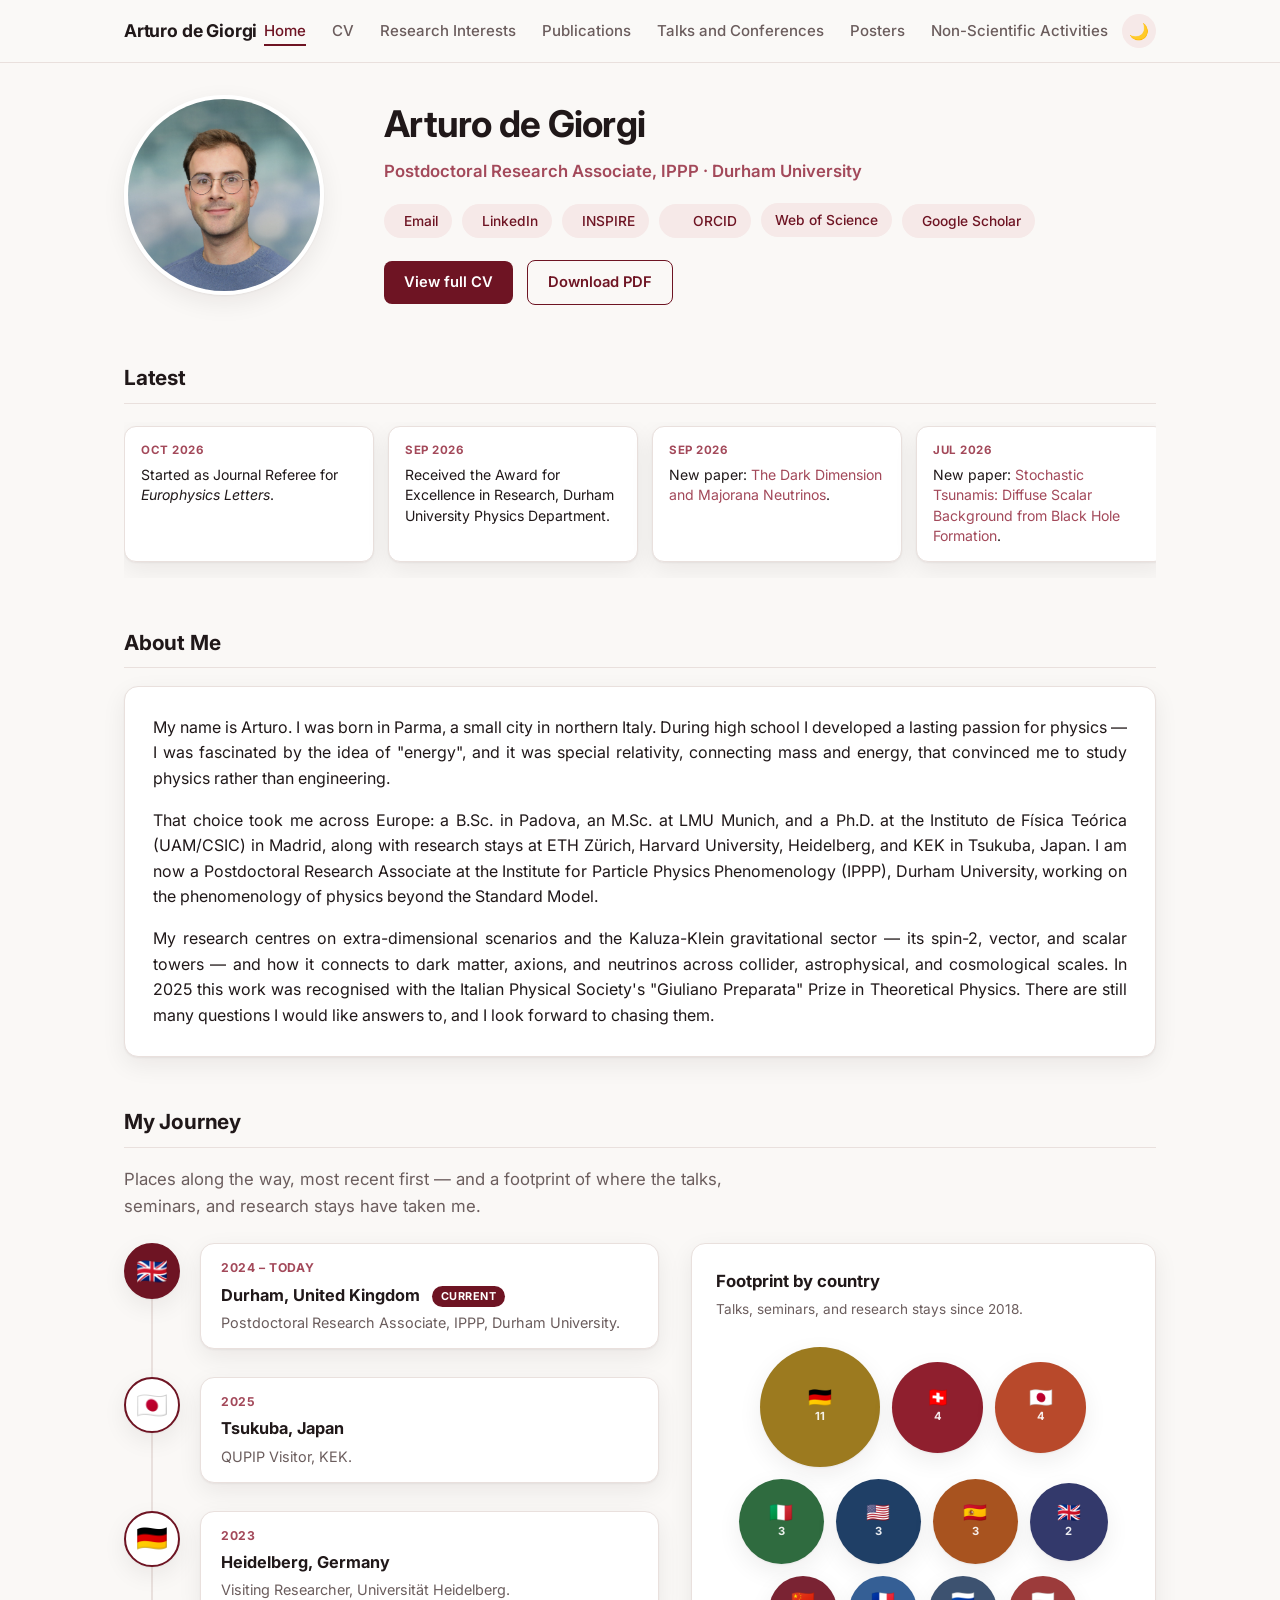
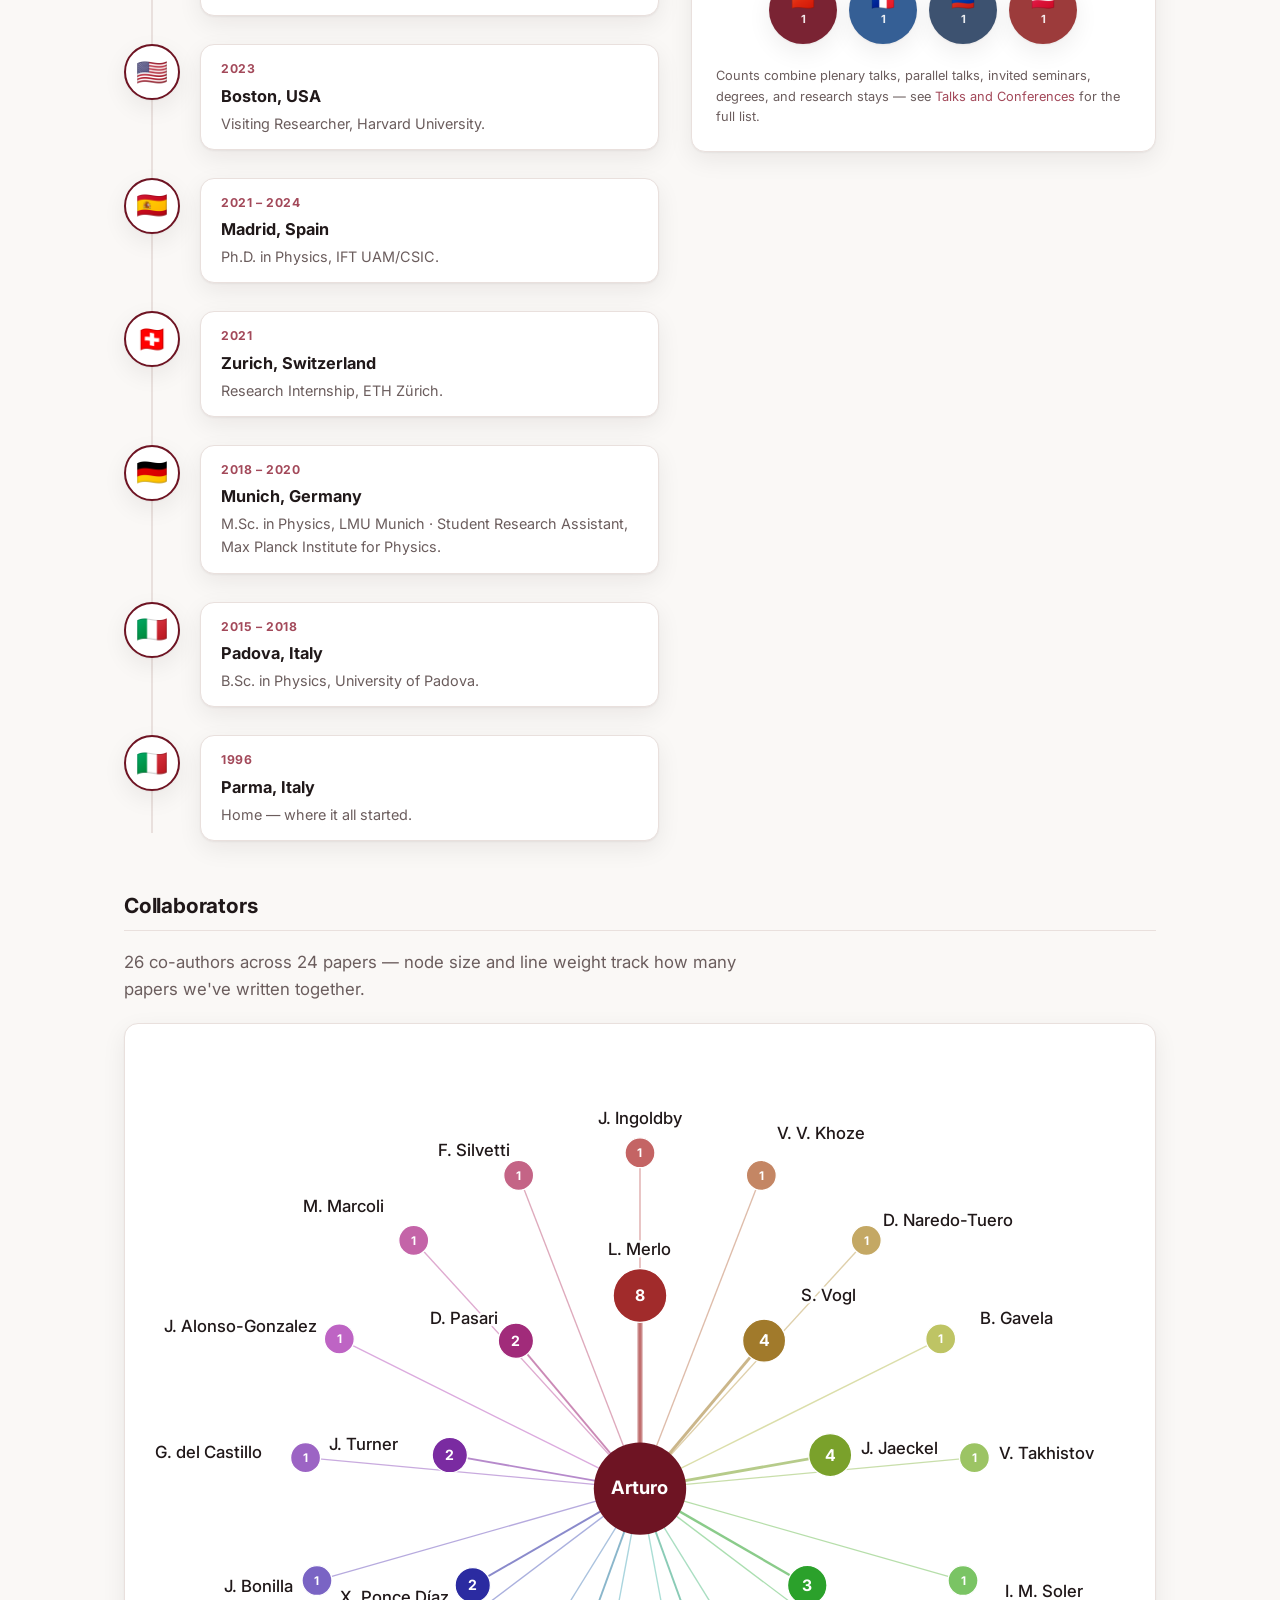
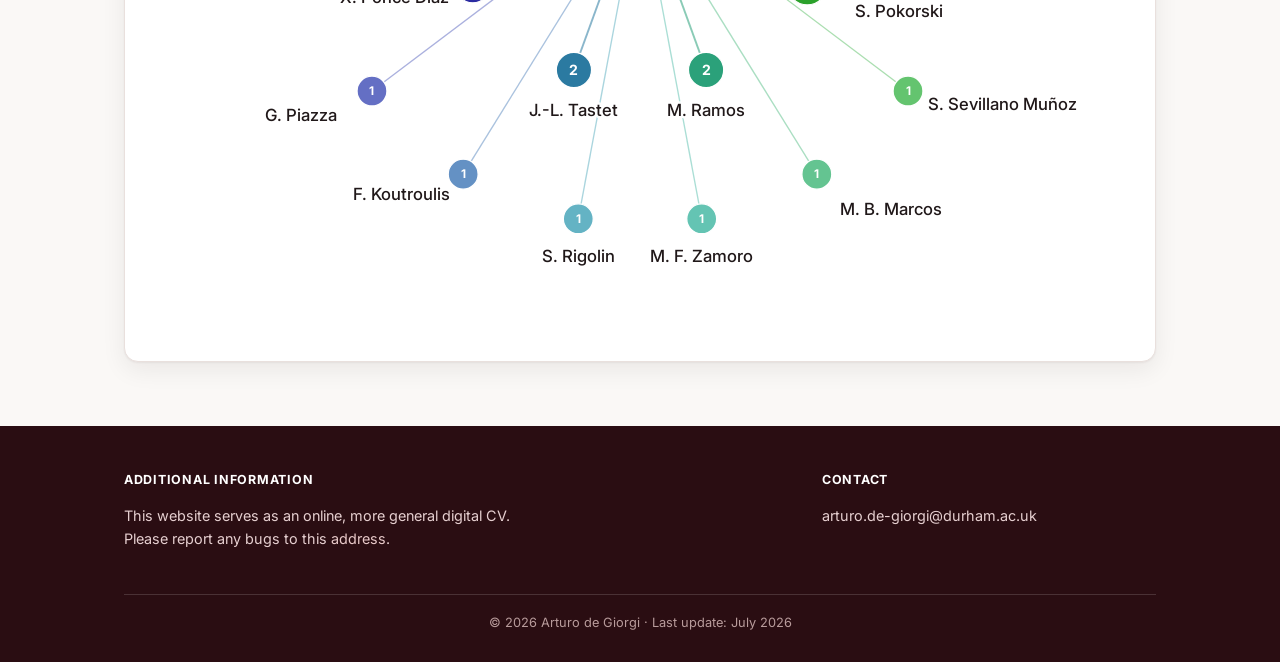
==== commit db6d94f4: "Update CV" ====
--- a/index.html
+++ b/index.html
@@ -81,6 +81,18 @@
 				<!-- AUTO-NEWS-START -->
 				<!-- AUTO-NEWS-END -->
 				<div class="news-item">
+					<p class="news-date">Oct 2026</p>
+					<p class="news-text">Started as Journal Referee for <em>Europhysics Letters</em>.</p>
+				</div>
+				<div class="news-item">
+					<p class="news-date">Sep 2026</p>
+					<p class="news-text">Received the Award for Excellence in Research, Durham University Physics Department.</p>
+				</div>
+				<div class="news-item">
+					<p class="news-date">Sep 2026</p>
+					<p class="news-text">New paper: <a href="https://arxiv.org/abs/2609.10668" target="_blank" rel="noopener">The Dark Dimension and Majorana Neutrinos</a>.</p>
+				</div>
+				<div class="news-item">
 					<p class="news-date">Jul 2026</p>
 					<p class="news-text">New paper: <a href="https://arxiv.org/abs/2607.12013" target="_blank" rel="noopener">Stochastic Tsunamis: Diffuse Scalar Background from Black Hole Formation</a>.</p>
 				</div>
@@ -254,7 +266,7 @@
 
 		<section class="section">
 			<h2 class="section-title">Collaborators</h2>
-			<p class="page-subtitle" style="margin-bottom:20px;">26 co-authors across 23 papers — node size and line weight track how many papers we've written together.</p>
+			<p class="page-subtitle" style="margin-bottom:20px;">26 co-authors across 24 papers — node size and line weight track how many papers we've written together.</p>
 			<div class="card" id="collab-graph"></div>
 		</section>
 	</main>
--- a/main.css
+++ b/main.css
@@ -603,6 +603,33 @@
   border-bottom: none;
 }
 
+.topic-filter {
+  display: flex;
+  flex-wrap: wrap;
+  gap: 8px;
+  margin: 0 0 16px;
+}
+.topic-pill {
+  font: inherit;
+  font-size: 0.82rem;
+  padding: 6px 14px;
+  border-radius: 999px;
+  border: 1px solid var(--border);
+  background: var(--surface);
+  color: var(--text-muted);
+  cursor: pointer;
+  transition: background 0.15s ease, color 0.15s ease, border-color 0.15s ease;
+}
+.topic-pill:hover {
+  border-color: var(--accent-2);
+  color: var(--text);
+}
+.topic-pill.active {
+  background: var(--accent);
+  border-color: var(--accent);
+  color: #fff;
+}
+
 @media (max-width: 900px) {
   .cv-layout {
     grid-template-columns: 1fr;
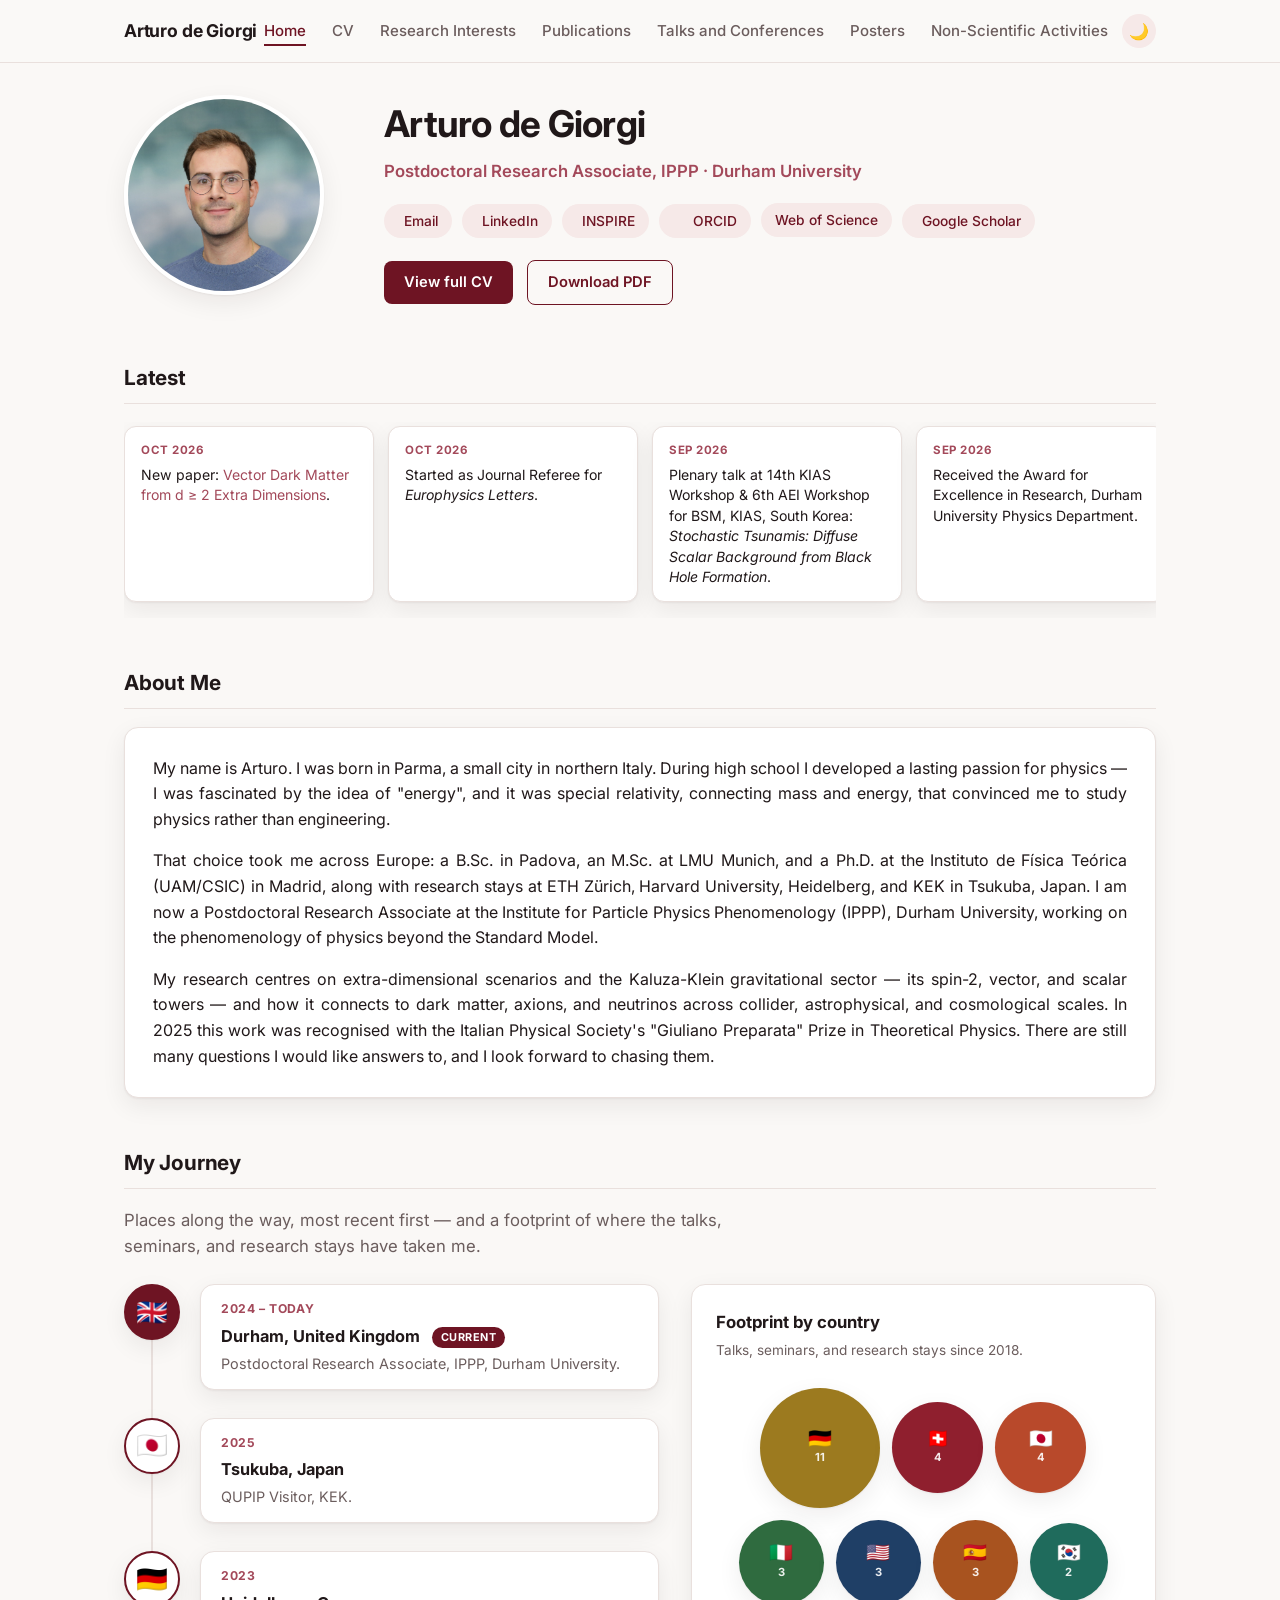
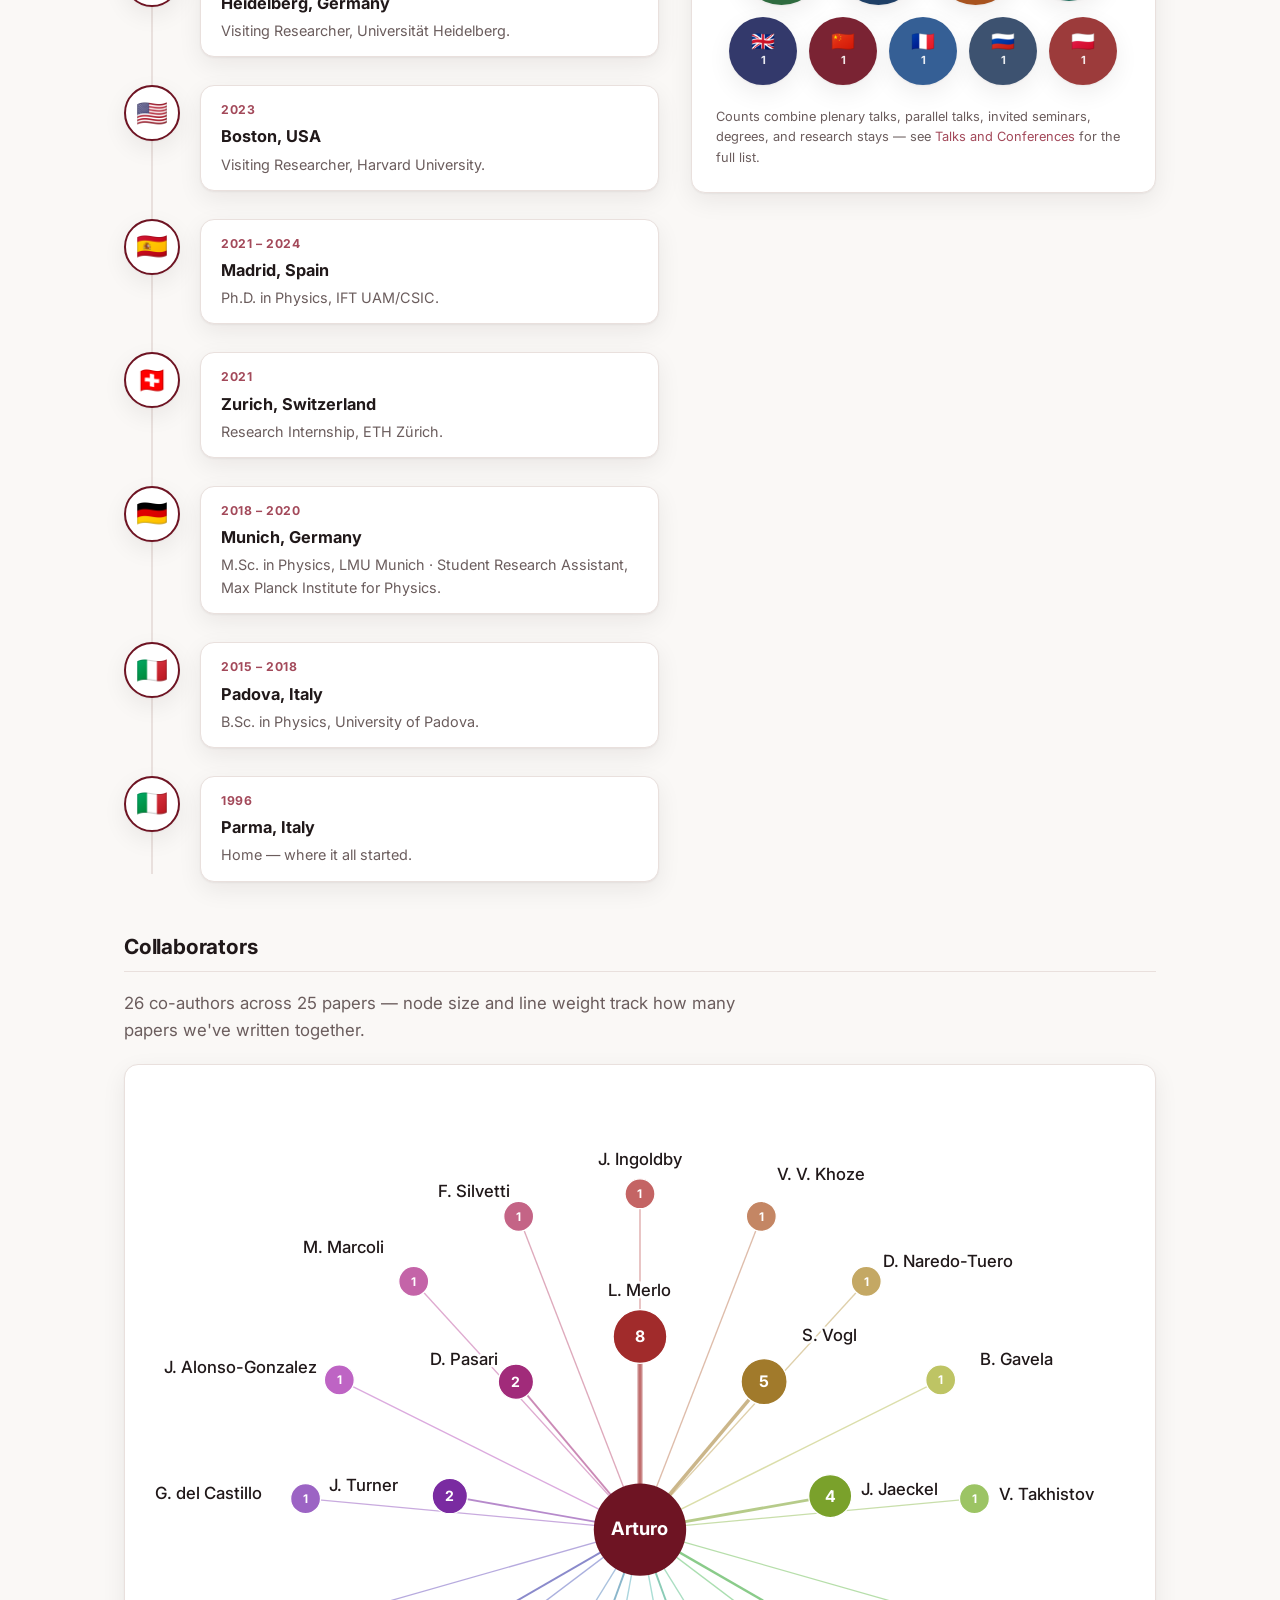
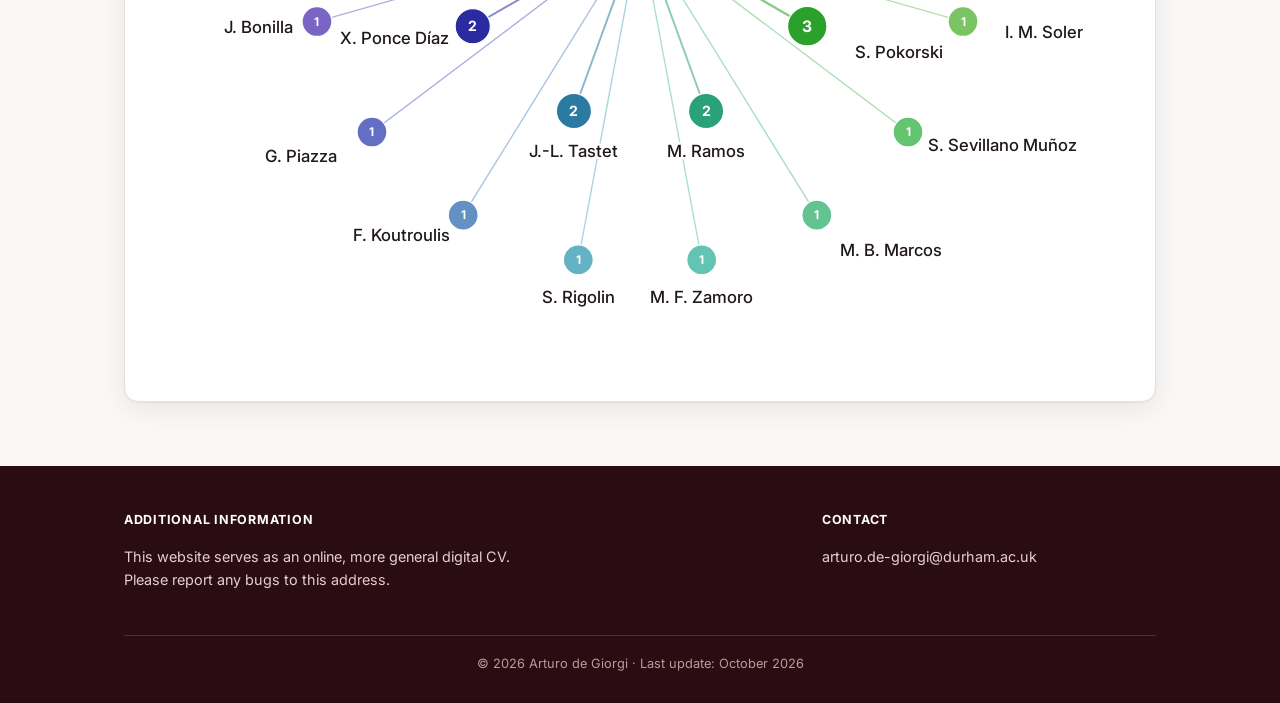
==== commit 4df2a89b: "Add files via upload Update CV and related" ====
--- a/index.html
+++ b/index.html
@@ -82,7 +82,15 @@
 				<!-- AUTO-NEWS-END -->
 				<div class="news-item">
 					<p class="news-date">Oct 2026</p>
+					<p class="news-text">New paper: <a href="https://arxiv.org/abs/2610.05851" target="_blank" rel="noopener">Vector Dark Matter from d &ge; 2 Extra Dimensions</a>.</p>
+				</div>
+				<div class="news-item">
+					<p class="news-date">Oct 2026</p>
 					<p class="news-text">Started as Journal Referee for <em>Europhysics Letters</em>.</p>
+				</div>
+				<div class="news-item">
+					<p class="news-date">Sep 2026</p>
+					<p class="news-text">Plenary talk at 14th KIAS Workshop &amp; 6th AEI Workshop for BSM, KIAS, South Korea: <em>Stochastic Tsunamis: Diffuse Scalar Background from Black Hole Formation</em>.</p>
 				</div>
 				<div class="news-item">
 					<p class="news-date">Sep 2026</p>
@@ -243,8 +251,11 @@
 						<div class="bubble" style="width:85px;height:85px;background:#a8531f;" title="Spain — 3 (2 seminars + Ph.D. Madrid)">
 							<span class="bubble-flag">🇪🇸</span><span class="bubble-count">3</span>
 						</div>
-						<div class="bubble" style="width:78px;height:78px;background:#33396b;" title="United Kingdom — 2 (2 talks, both at Durham)">
-							<span class="bubble-flag">🇬🇧</span><span class="bubble-count">2</span>
+						<div class="bubble" style="width:78px;height:78px;background:#1f6b5c;" title="South Korea — 2 (2 talks, KIAS)">
+							<span class="bubble-flag">🇰🇷</span><span class="bubble-count">2</span>
+						</div>
+						<div class="bubble" style="width:68px;height:68px;background:#33396b;" title="United Kingdom — 1 (1 talk, Pascos 2025, Durham)">
+							<span class="bubble-flag">🇬🇧</span><span class="bubble-count">1</span>
 						</div>
 						<div class="bubble" style="width:68px;height:68px;background:#7a2333;" title="China — 1 (seminar)">
 							<span class="bubble-flag">🇨🇳</span><span class="bubble-count">1</span>
@@ -266,7 +277,7 @@
 
 		<section class="section">
 			<h2 class="section-title">Collaborators</h2>
-			<p class="page-subtitle" style="margin-bottom:20px;">26 co-authors across 24 papers — node size and line weight track how many papers we've written together.</p>
+			<p class="page-subtitle" style="margin-bottom:20px;">26 co-authors across 25 papers — node size and line weight track how many papers we've written together.</p>
 			<div class="card" id="collab-graph"></div>
 		</section>
 	</main>
@@ -284,7 +295,7 @@
 				</div>
 			</div>
 			<div class="footer-bottom">
-				© 2026 Arturo de Giorgi · Last update: July 2026
+				© 2026 Arturo de Giorgi · Last update: October 2026
 			</div>
 		</div>
 	</footer>
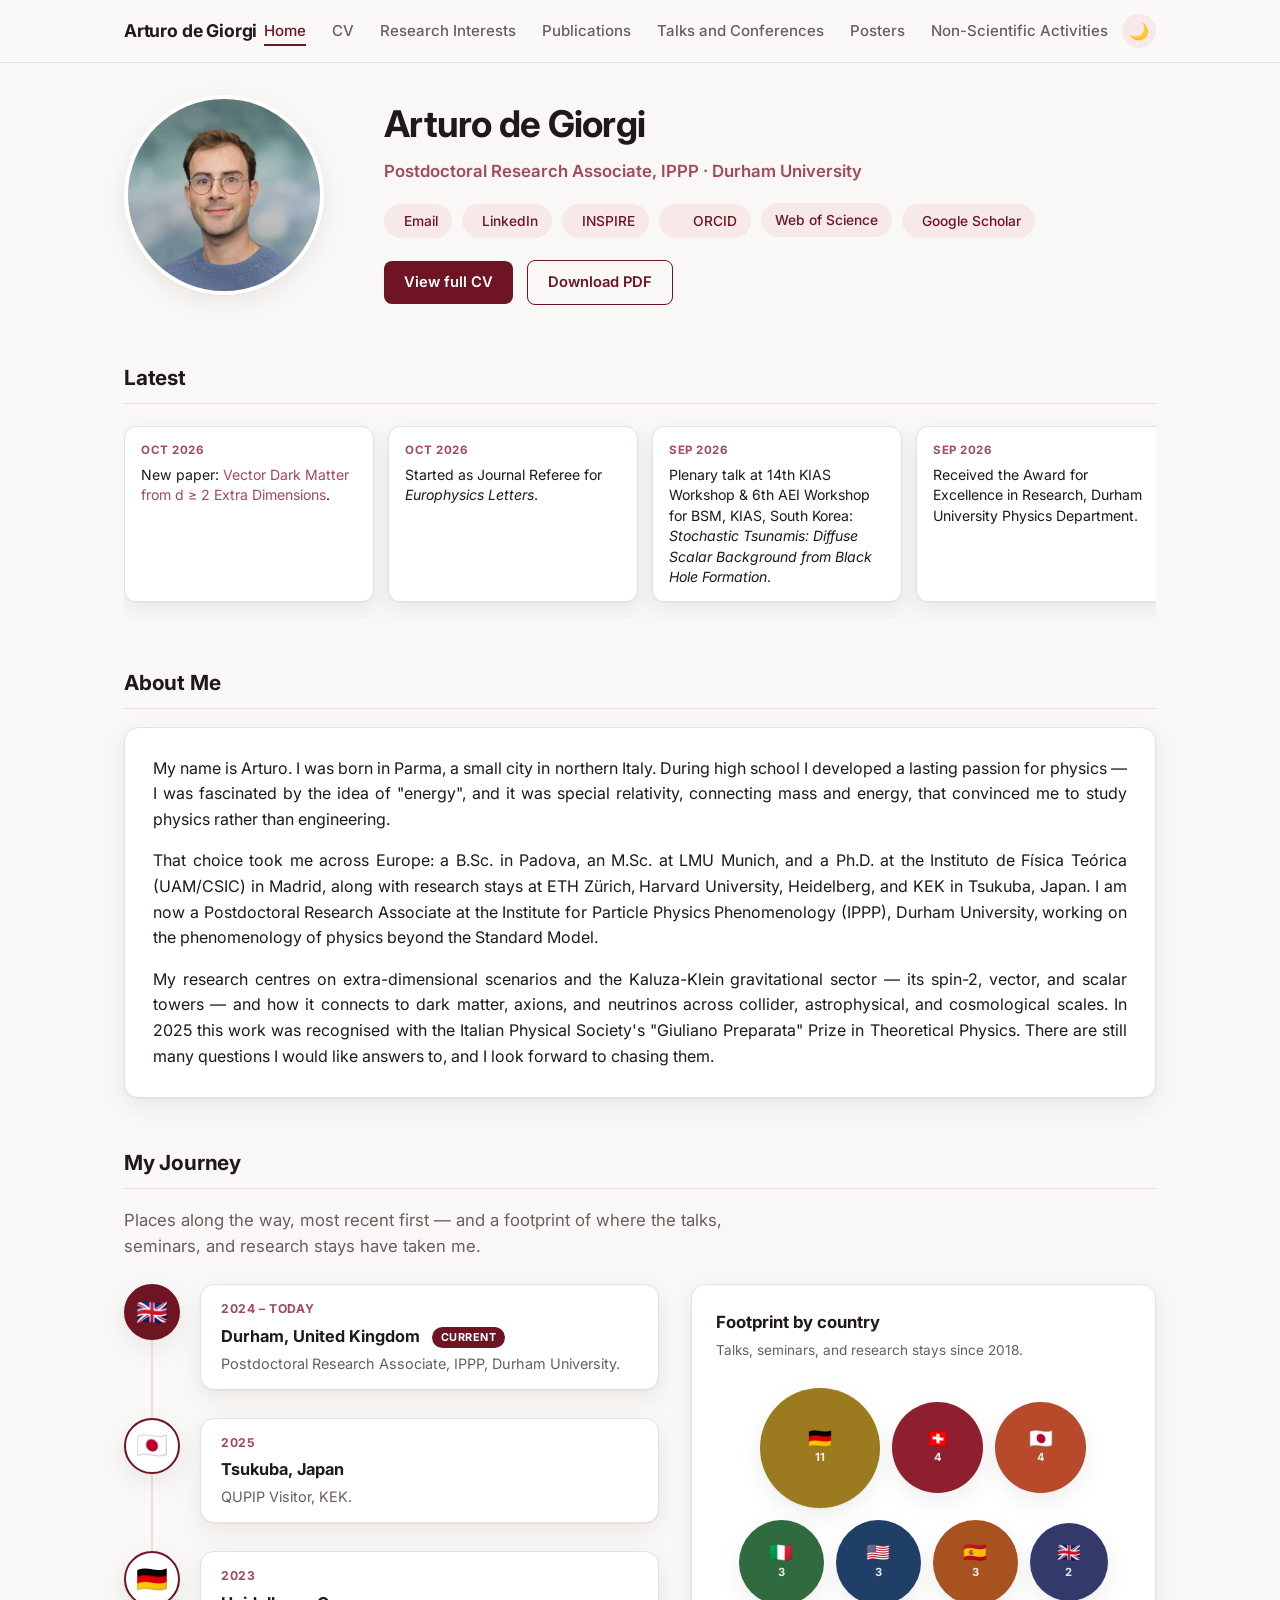
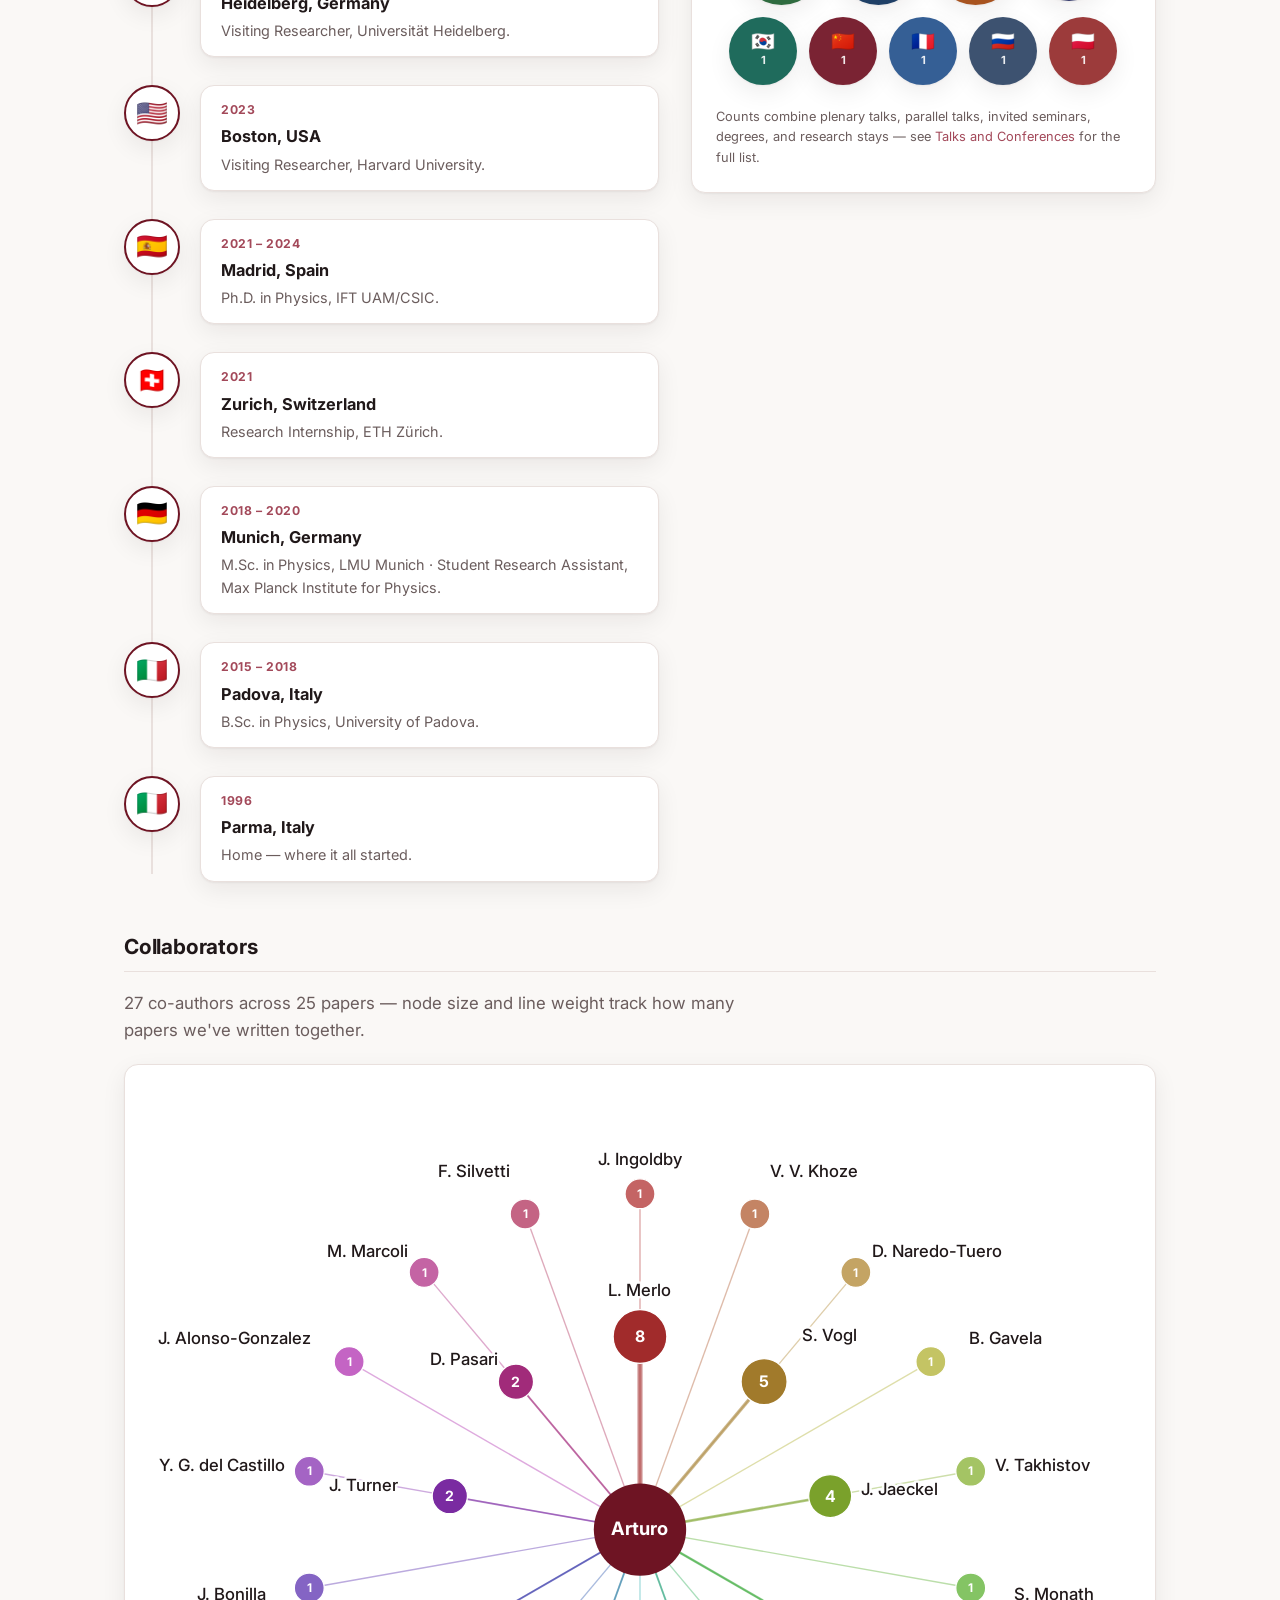
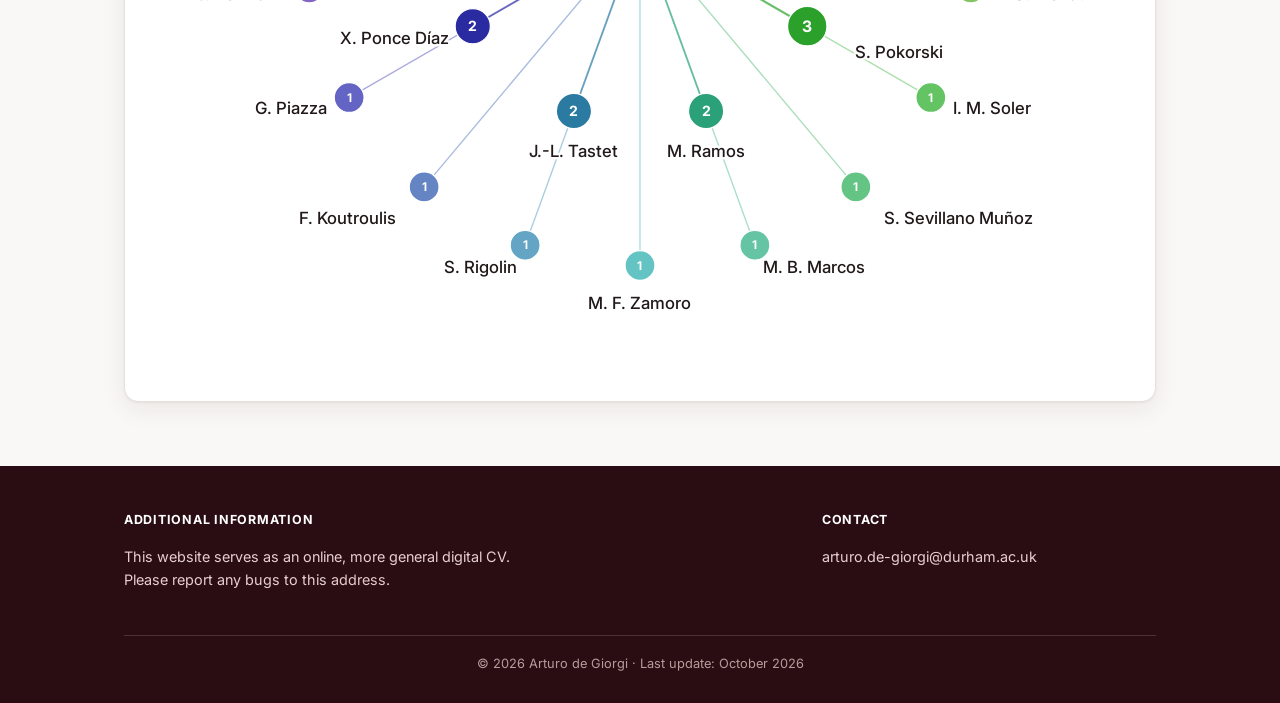
==== commit 91bafe9d: "bug fix" ====
--- a/index.html
+++ b/index.html
@@ -251,11 +251,11 @@
 						<div class="bubble" style="width:85px;height:85px;background:#a8531f;" title="Spain — 3 (2 seminars + Ph.D. Madrid)">
 							<span class="bubble-flag">🇪🇸</span><span class="bubble-count">3</span>
 						</div>
-						<div class="bubble" style="width:78px;height:78px;background:#1f6b5c;" title="South Korea — 2 (2 talks, KIAS)">
-							<span class="bubble-flag">🇰🇷</span><span class="bubble-count">2</span>
-						</div>
-						<div class="bubble" style="width:68px;height:68px;background:#33396b;" title="United Kingdom — 1 (1 talk, Pascos 2025, Durham)">
-							<span class="bubble-flag">🇬🇧</span><span class="bubble-count">1</span>
+						<div class="bubble" style="width:78px;height:78px;background:#33396b;" title="United Kingdom — 2 (2 talks, both at Durham)">
+							<span class="bubble-flag">🇬🇧</span><span class="bubble-count">2</span>
+						</div>
+						<div class="bubble" style="width:68px;height:68px;background:#1f6b5c;" title="South Korea — 1 (talk, KIAS)">
+							<span class="bubble-flag">🇰🇷</span><span class="bubble-count">1</span>
 						</div>
 						<div class="bubble" style="width:68px;height:68px;background:#7a2333;" title="China — 1 (seminar)">
 							<span class="bubble-flag">🇨🇳</span><span class="bubble-count">1</span>
@@ -277,7 +277,7 @@
 
 		<section class="section">
 			<h2 class="section-title">Collaborators</h2>
-			<p class="page-subtitle" style="margin-bottom:20px;">26 co-authors across 25 papers — node size and line weight track how many papers we've written together.</p>
+			<p class="page-subtitle" style="margin-bottom:20px;">27 co-authors across 25 papers — node size and line weight track how many papers we've written together.</p>
 			<div class="card" id="collab-graph"></div>
 		</section>
 	</main>
